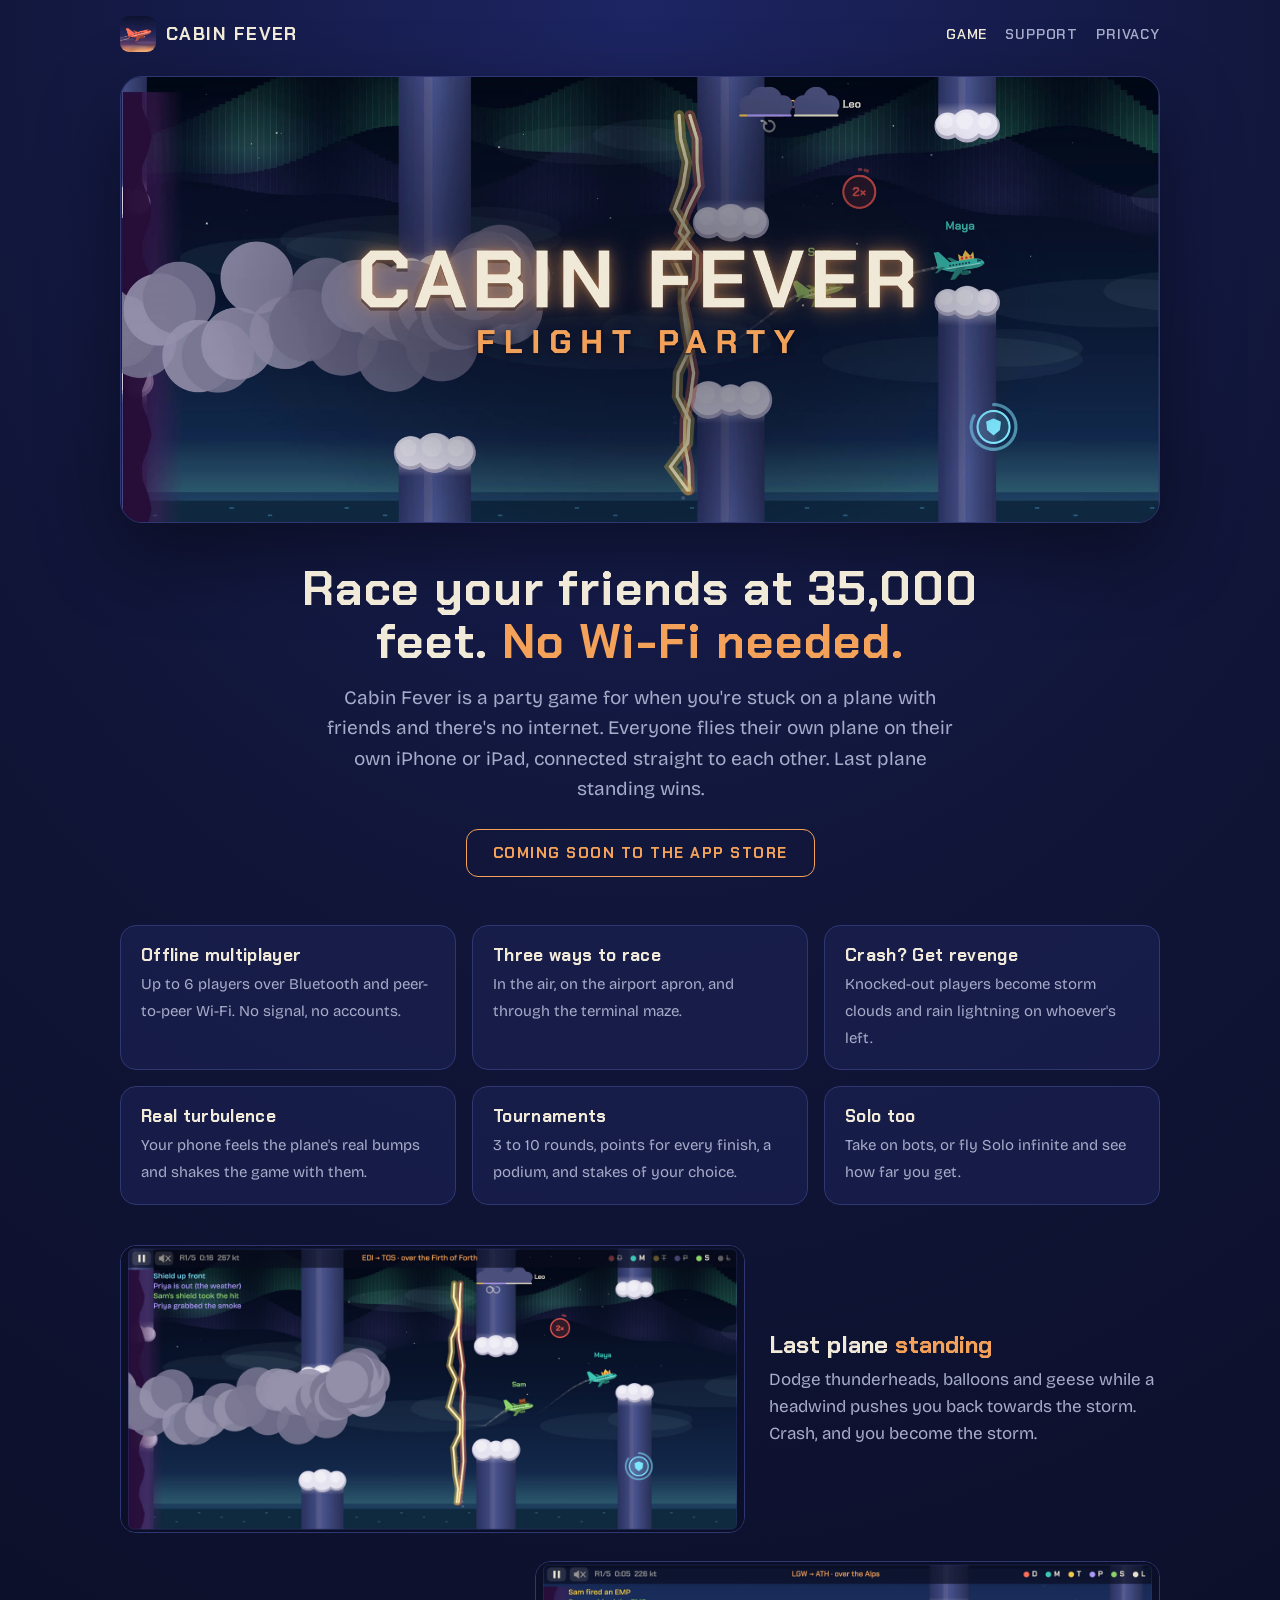
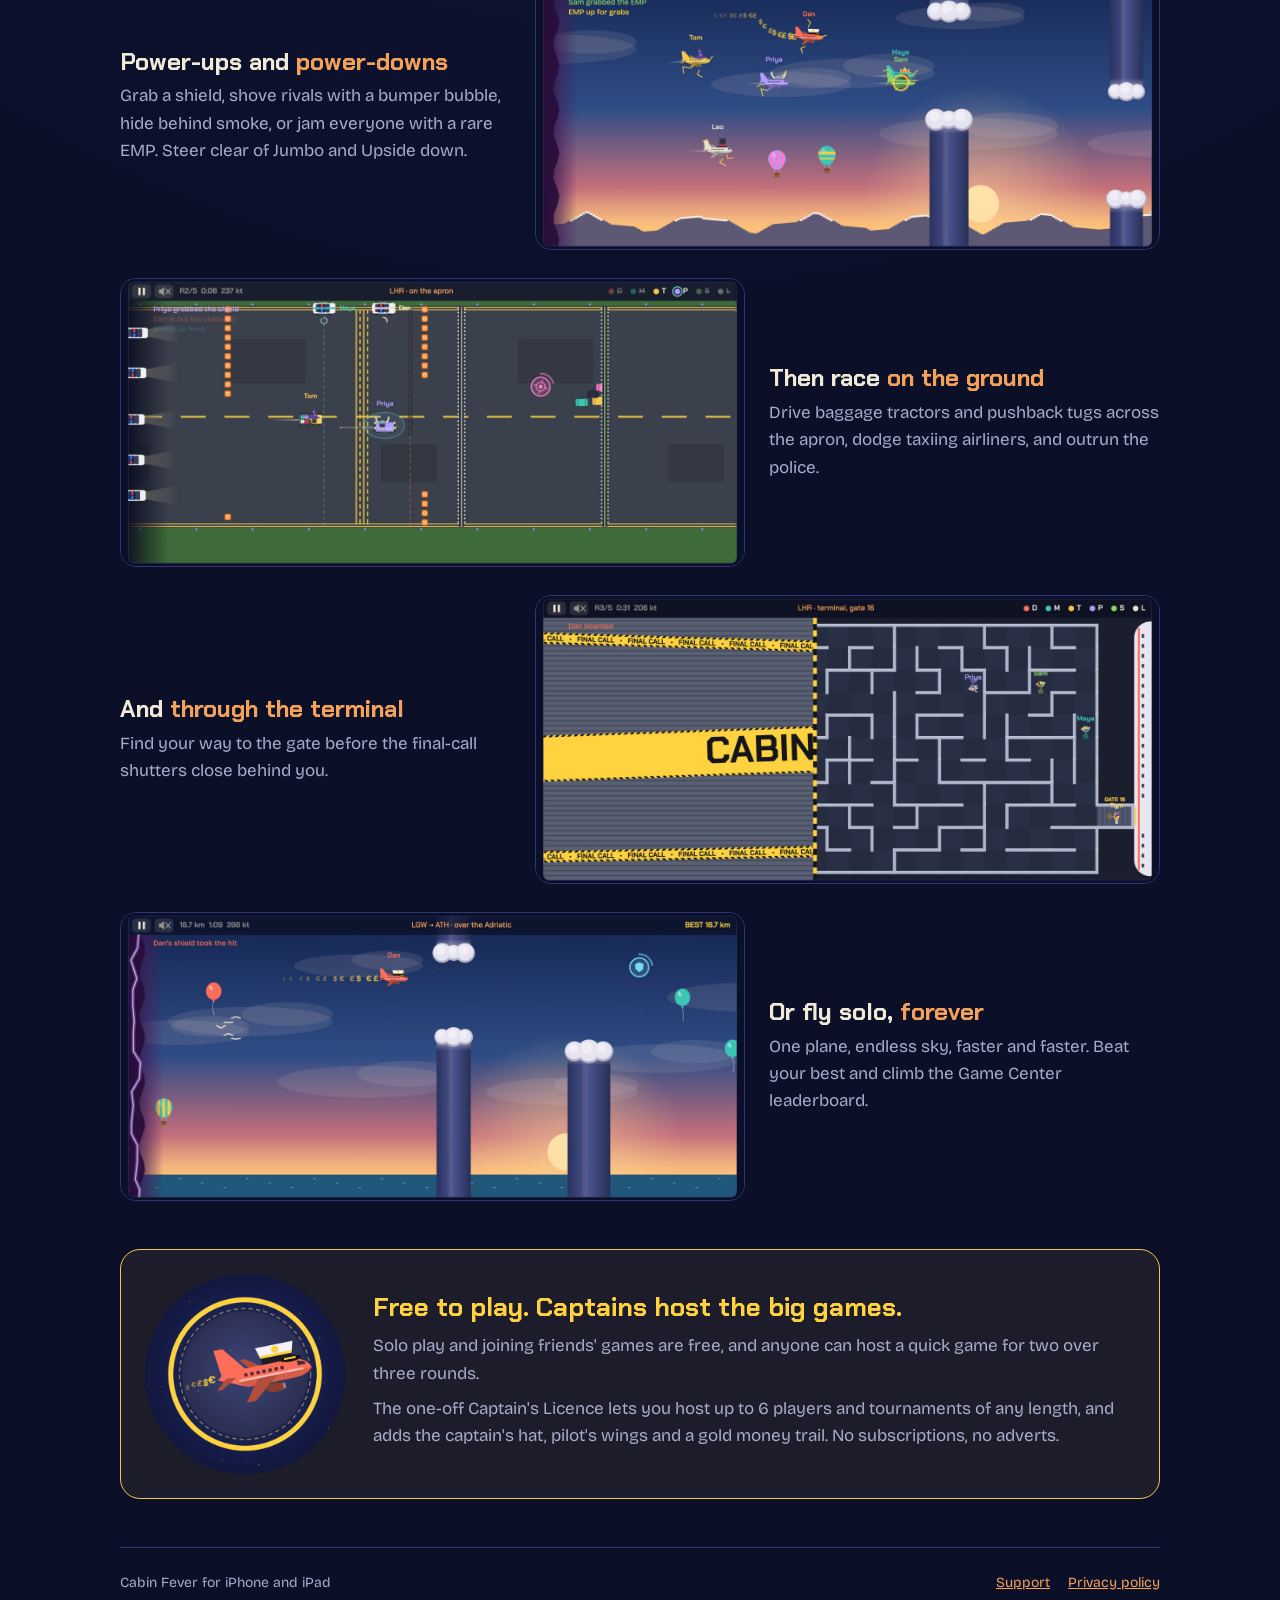
==== index.html @ ab053827 "Website: product page, privacy policy and support page site/ holds playcabinfever.com: the product p" ====
<!doctype html>
<html lang="en-GB">
<head>
<meta charset="utf-8">
<meta name="viewport" content="width=device-width, initial-scale=1">
<title>Cabin Fever: Flight Party</title>
<meta name="description" content="Cabin Fever is an offline party game for friends on a plane. Race each other's planes over Bluetooth and Wi-Fi with no internet: last plane standing wins.">
<meta property="og:title" content="Cabin Fever: Flight Party">
<meta property="og:description" content="Race your friends at 35,000 feet. No Wi-Fi needed.">
<meta property="og:image" content="https://playcabinfever.com/img/header.jpg">
<meta property="og:url" content="https://playcabinfever.com/">
<meta name="twitter:card" content="summary_large_image">
<meta name="theme-color" content="#0b0f28">
<link rel="icon" href="img/icon.png">
<link rel="apple-touch-icon" href="img/apple-touch-icon.png">
<link rel="stylesheet" href="style.css">
</head>
<body>
<div class="wrap">
  <header class="bar">
    <a class="brand" href="./"><img src="img/icon.png" alt=""><span>Cabin Fever</span></a>
    <nav><a href="./" aria-current="page">Game</a><a href="support.html">Support</a><a href="privacy.html">Privacy</a></nav>
  </header>

  <img class="hero" src="img/header.jpg" width="1920" height="823" alt="Cabin Fever: Flight Party. Planes racing through thunderheads under the northern lights.">

  <section class="intro">
    <h1>Race your friends at 35,000 feet. <em>No Wi-Fi needed.</em></h1>
    <p>Cabin Fever is a party game for when you're stuck on a plane with friends and there's no internet. Everyone flies their own plane on their own iPhone or iPad, connected straight to each other. Last plane standing wins.</p>
    <span class="cta soon">Coming soon to the App Store</span>
  </section>

  <ul class="features">
    <li><b>Offline multiplayer</b><span>Up to 6 players over Bluetooth and peer-to-peer Wi-Fi. No signal, no accounts.</span></li>
    <li><b>Three ways to race</b><span>In the air, on the airport apron, and through the terminal maze.</span></li>
    <li><b>Crash? Get revenge</b><span>Knocked-out players become storm clouds and rain lightning on whoever's left.</span></li>
    <li><b>Real turbulence</b><span>Your phone feels the plane's real bumps and shakes the game with them.</span></li>
    <li><b>Tournaments</b><span>3 to 10 rounds, points for every finish, a podium, and stakes of your choice.</span></li>
    <li><b>Solo too</b><span>Take on bots, or fly Solo infinite and see how far you get.</span></li>
  </ul>

  <section class="shots">
    <div class="shot"><img src="img/1-storm.jpg" width="1434" height="660" loading="lazy" alt="Planes dodging lightning from storm clouds under the northern lights">
      <div><h2>Last plane <em>standing</em></h2><p>Dodge thunderheads, balloons and geese while a headwind pushes you back towards the storm. Crash, and you become the storm.</p></div></div>
    <div class="shot"><img src="img/2-emp.jpg" width="1434" height="660" loading="lazy" alt="An EMP jamming five planes at sunrise">
      <div><h2>Power-ups and <em>power-downs</em></h2><p>Grab a shield, shove rivals with a bumper bubble, hide behind smoke, or jam everyone with a rare EMP. Steer clear of Jumbo and Upside down.</p></div></div>
    <div class="shot"><img src="img/3-ground.jpg" width="1434" height="660" loading="lazy" alt="Airport vehicles racing across the apron, chased by police cars">
      <div><h2>Then race <em>on the ground</em></h2><p>Drive baggage tractors and pushback tugs across the apron, dodge taxiing airliners, and outrun the police.</p></div></div>
    <div class="shot"><img src="img/4-maze.jpg" width="1434" height="660" loading="lazy" alt="Passengers racing through a terminal maze as the final-call shutters close">
      <div><h2>And <em>through the terminal</em></h2><p>Find your way to the gate before the final-call shutters close behind you.</p></div></div>
    <div class="shot"><img src="img/5-infinite.jpg" width="1434" height="660" loading="lazy" alt="One plane flying fast at sunset in Solo infinite">
      <div><h2>Or fly solo, <em>forever</em></h2><p>One plane, endless sky, faster and faster. Beat your best and climb the Game Center leaderboard.</p></div></div>
  </section>

  <section class="captain">
    <img src="img/captain.jpg" width="512" height="512" loading="lazy" alt="A plane wearing a captain's hat inside a gold licence badge">
    <div>
      <h2>Free to play. Captains host the big games.</h2>
      <p>Solo play and joining friends' games are free, and anyone can host a quick game for two over three rounds.</p>
      <p>The one-off Captain's Licence lets you host up to 6 players and tournaments of any length, and adds the captain's hat, pilot's wings and a gold money trail. No subscriptions, no adverts.</p>
    </div>
  </section>

  <footer>
    <span>Cabin Fever for iPhone and iPad</span>
    <nav><a href="support.html">Support</a><a href="privacy.html">Privacy policy</a></nav>
  </footer>
</div>
</body>
</html>
---- style.css ----
/* Cabin Fever website: the game's own night-sky colours and fonts. */
@font-face { font-family: "Chakra Petch"; font-weight: 600; font-display: swap; src: url(fonts/chakra-petch-latin-600-normal.woff2) format("woff2"); }
@font-face { font-family: "Chakra Petch"; font-weight: 700; font-display: swap; src: url(fonts/chakra-petch-latin-700-normal.woff2) format("woff2"); }
@font-face { font-family: "Bricolage Grotesque"; font-weight: 400; font-display: swap; src: url(fonts/bricolage-grotesque-latin-400-normal.woff2) format("woff2"); }
@font-face { font-family: "Bricolage Grotesque"; font-weight: 600; font-display: swap; src: url(fonts/bricolage-grotesque-latin-600-normal.woff2) format("woff2"); }
@font-face { font-family: "Bricolage Grotesque"; font-weight: 800; font-display: swap; src: url(fonts/bricolage-grotesque-latin-800-normal.woff2) format("woff2"); }

:root {
  --night: #11163a;
  --bezel: #0b0f28;
  --panel: #1a2050;
  --line: #2f3772;
  --ink: #f1ead9;
  --muted: #a7acca;
  --dusk: #f4a259;
  --gold: #ffd23f;
  --display: "Chakra Petch", ui-monospace, Menlo, monospace;
  --body: "Bricolage Grotesque", system-ui, -apple-system, "Segoe UI", sans-serif;
}

* { box-sizing: border-box; }
html { background: var(--bezel); }
body { margin: 0; color: var(--ink); font: 400 17px/1.6 var(--body);
  background: radial-gradient(120% 60% at 50% 0%, #1d2563 0%, var(--night) 45%, var(--bezel) 100%) no-repeat, var(--bezel); }
a { color: var(--dusk); }
a:hover { color: var(--gold); }
img { display: block; max-width: 100%; height: auto; }
.wrap { width: min(1080px, 100%); margin: 0 auto; padding: 0 20px; }

/* top bar */
.bar { display: flex; align-items: center; justify-content: space-between; gap: 16px; padding: 16px 0; }
.brand { display: flex; align-items: center; gap: 10px; color: var(--ink); text-decoration: none; font: 700 18px var(--display); letter-spacing: .08em; text-transform: uppercase; }
.brand img { width: 36px; height: 36px; border-radius: 9px; }
.bar nav { display: flex; gap: 18px; font: 600 14px var(--display); letter-spacing: .06em; text-transform: uppercase; }
.bar nav a { color: var(--muted); text-decoration: none; }
.bar nav a:hover, .bar nav a[aria-current] { color: var(--ink); }

/* home */
.hero { margin: 8px 0 0; border-radius: 22px; overflow: hidden; border: 1px solid var(--line); box-shadow: 0 30px 80px rgba(0,0,0,.45); }
.intro { text-align: center; padding: 40px 0 8px; }
.intro h1 { margin: 0; font: 700 clamp(30px, 5vw, 48px)/1.1 var(--display); letter-spacing: .02em; text-wrap: balance; }
.intro h1 em { font-style: normal; color: var(--dusk); }
.intro p { margin: 14px auto 0; max-width: 640px; color: var(--muted); font-size: 19px; }
.cta { display: inline-block; margin-top: 24px; padding: 13px 26px; border-radius: 12px; background: var(--dusk); color: #2a1606; text-decoration: none;
  font: 700 15px var(--display); letter-spacing: .1em; text-transform: uppercase; }
.cta.soon { background: transparent; color: var(--dusk); border: 1px solid var(--dusk); cursor: default; }

.features { display: grid; grid-template-columns: repeat(3, 1fr); gap: 16px; margin: 40px 0; padding: 0; list-style: none; }
@media (max-width: 900px) { .features { grid-template-columns: repeat(2, 1fr); } }
@media (max-width: 560px) { .features { grid-template-columns: 1fr; } }
.features li { background: rgba(26,32,80,.7); border: 1px solid var(--line); border-radius: 16px; padding: 18px 20px; }
.features b { display: block; font: 700 17px var(--display); letter-spacing: .02em; margin-bottom: 4px; }
.features span { color: var(--muted); font-size: 15px; }

.shots { display: grid; gap: 28px; margin: 40px 0; }
.shot { display: grid; grid-template-columns: 1.6fr 1fr; gap: 24px; align-items: center; }
.shot:nth-child(even) { grid-template-columns: 1fr 1.6fr; }
.shot:nth-child(even) img { order: 2; }
.shot img { border-radius: 16px; border: 1px solid var(--line); }
.shot h2 { margin: 0 0 6px; font: 700 24px/1.2 var(--display); }
.shot h2 em { font-style: normal; color: var(--dusk); }
.shot p { margin: 0; color: var(--muted); }

.captain { display: grid; grid-template-columns: 200px 1fr; gap: 28px; align-items: center; margin: 48px 0; padding: 24px;
  border: 1px solid #f5c84c; border-radius: 20px; background: rgba(245,200,76,.07); }
.captain img { border-radius: 50%; }
.captain h2 { margin: 0 0 8px; font: 700 26px var(--display); color: var(--gold); }
.captain p { margin: 0 0 8px; color: var(--muted); }

/* text pages */
.page { width: min(760px, 100%); margin: 0 auto; padding: 24px 20px 40px; }
.page h1 { font: 700 clamp(28px, 5vw, 40px)/1.15 var(--display); margin: 16px 0 6px; }
.page .lede { color: var(--muted); margin: 0 0 28px; }
.page h2 { font: 700 21px/1.3 var(--display); margin: 32px 0 8px; color: var(--dusk); }
.page h3 { font: 700 17px/1.3 var(--display); margin: 22px 0 4px; }
.page p, .page li { color: #dcd6c8; }
.page ul { padding-left: 22px; }
.box { background: rgba(26,32,80,.7); border: 1px solid var(--line); border-radius: 16px; padding: 18px 20px; margin: 18px 0; }
.box p { margin: 0; }
.mail { font: 700 20px var(--display); }

footer { border-top: 1px solid var(--line); margin-top: 48px; padding: 24px 0 40px; color: var(--muted); font-size: 14px;
  display: flex; flex-wrap: wrap; gap: 8px 22px; justify-content: space-between; }
footer nav { display: flex; gap: 18px; }

@media (max-width: 700px) {
  body { font-size: 16px; }
  .bar nav { gap: 12px; font-size: 13px; }
  .brand span { display: none; }
  .hero { border-radius: 14px; }
  .shot, .shot:nth-child(even) { grid-template-columns: 1fr; gap: 12px; }
  .shot:nth-child(even) img { order: 0; }
  .captain { grid-template-columns: 1fr; text-align: center; }
  .captain img { width: 160px; margin: 0 auto; }
}
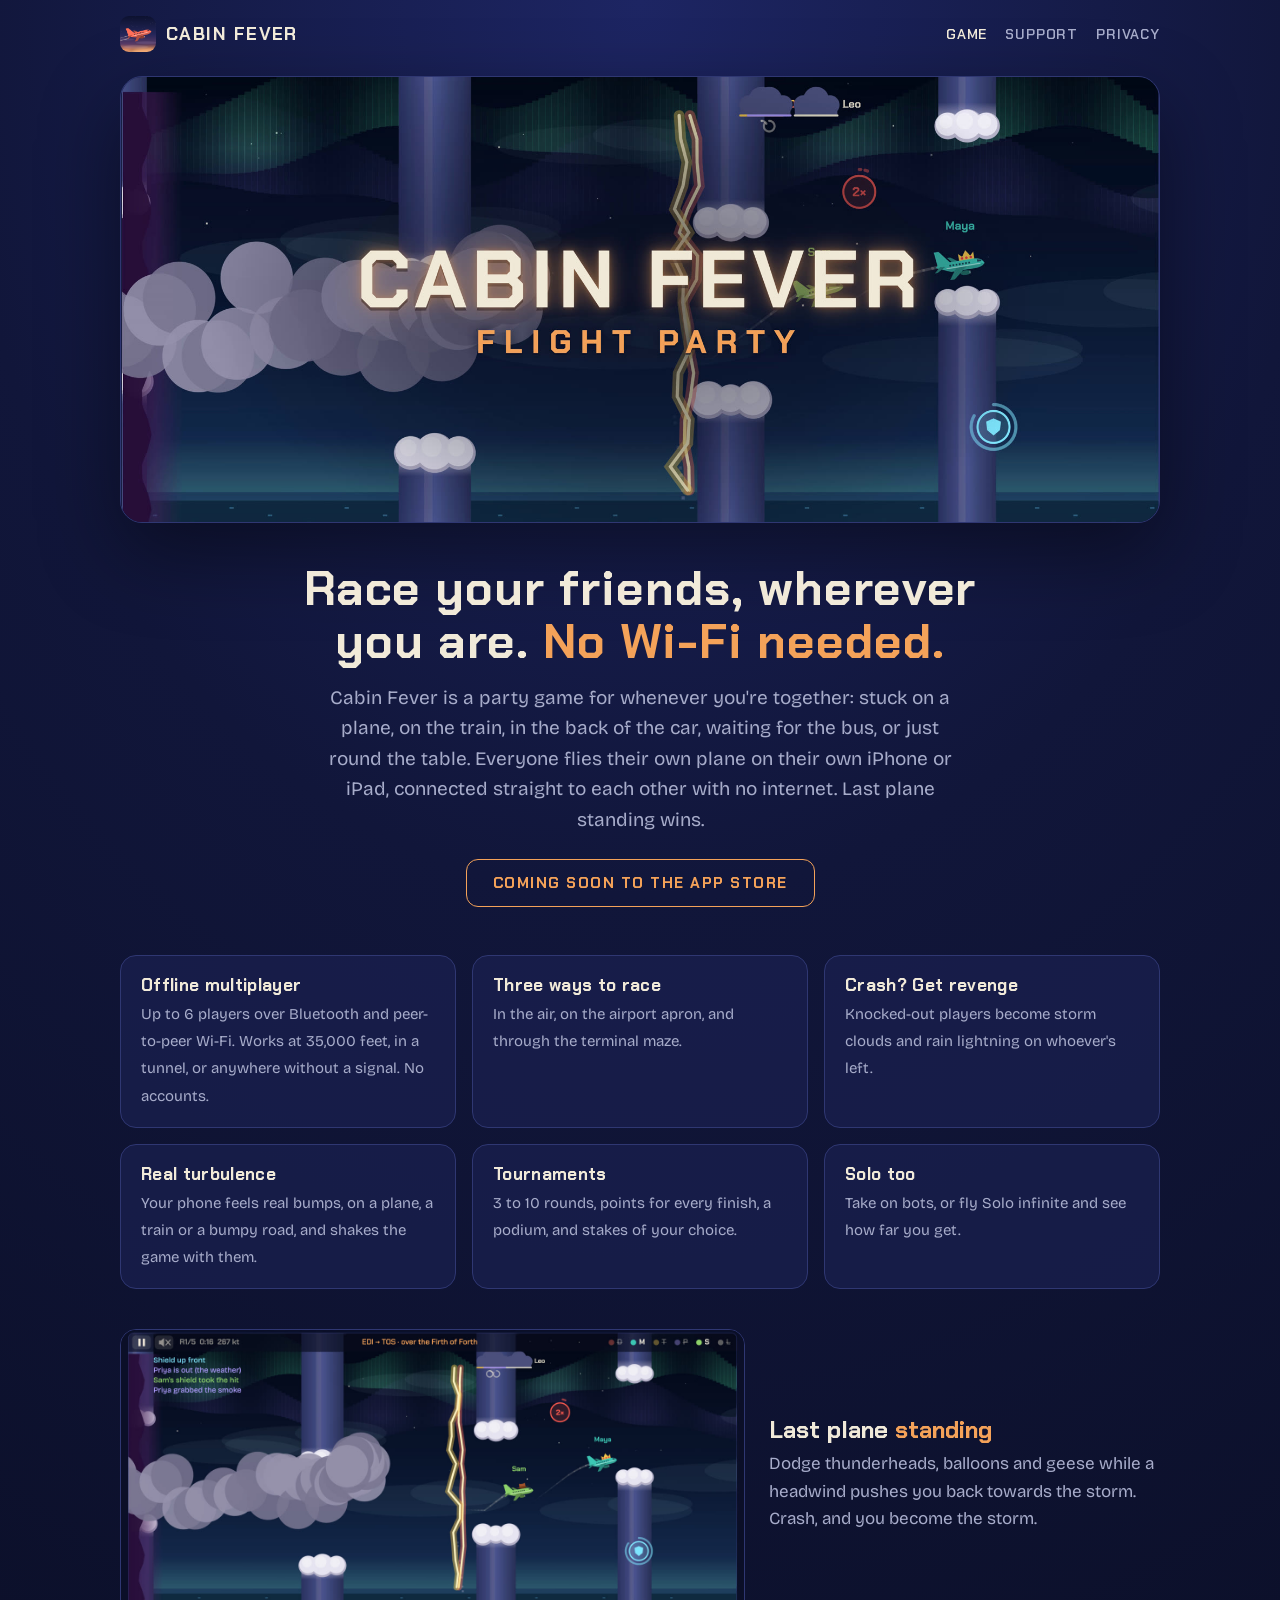
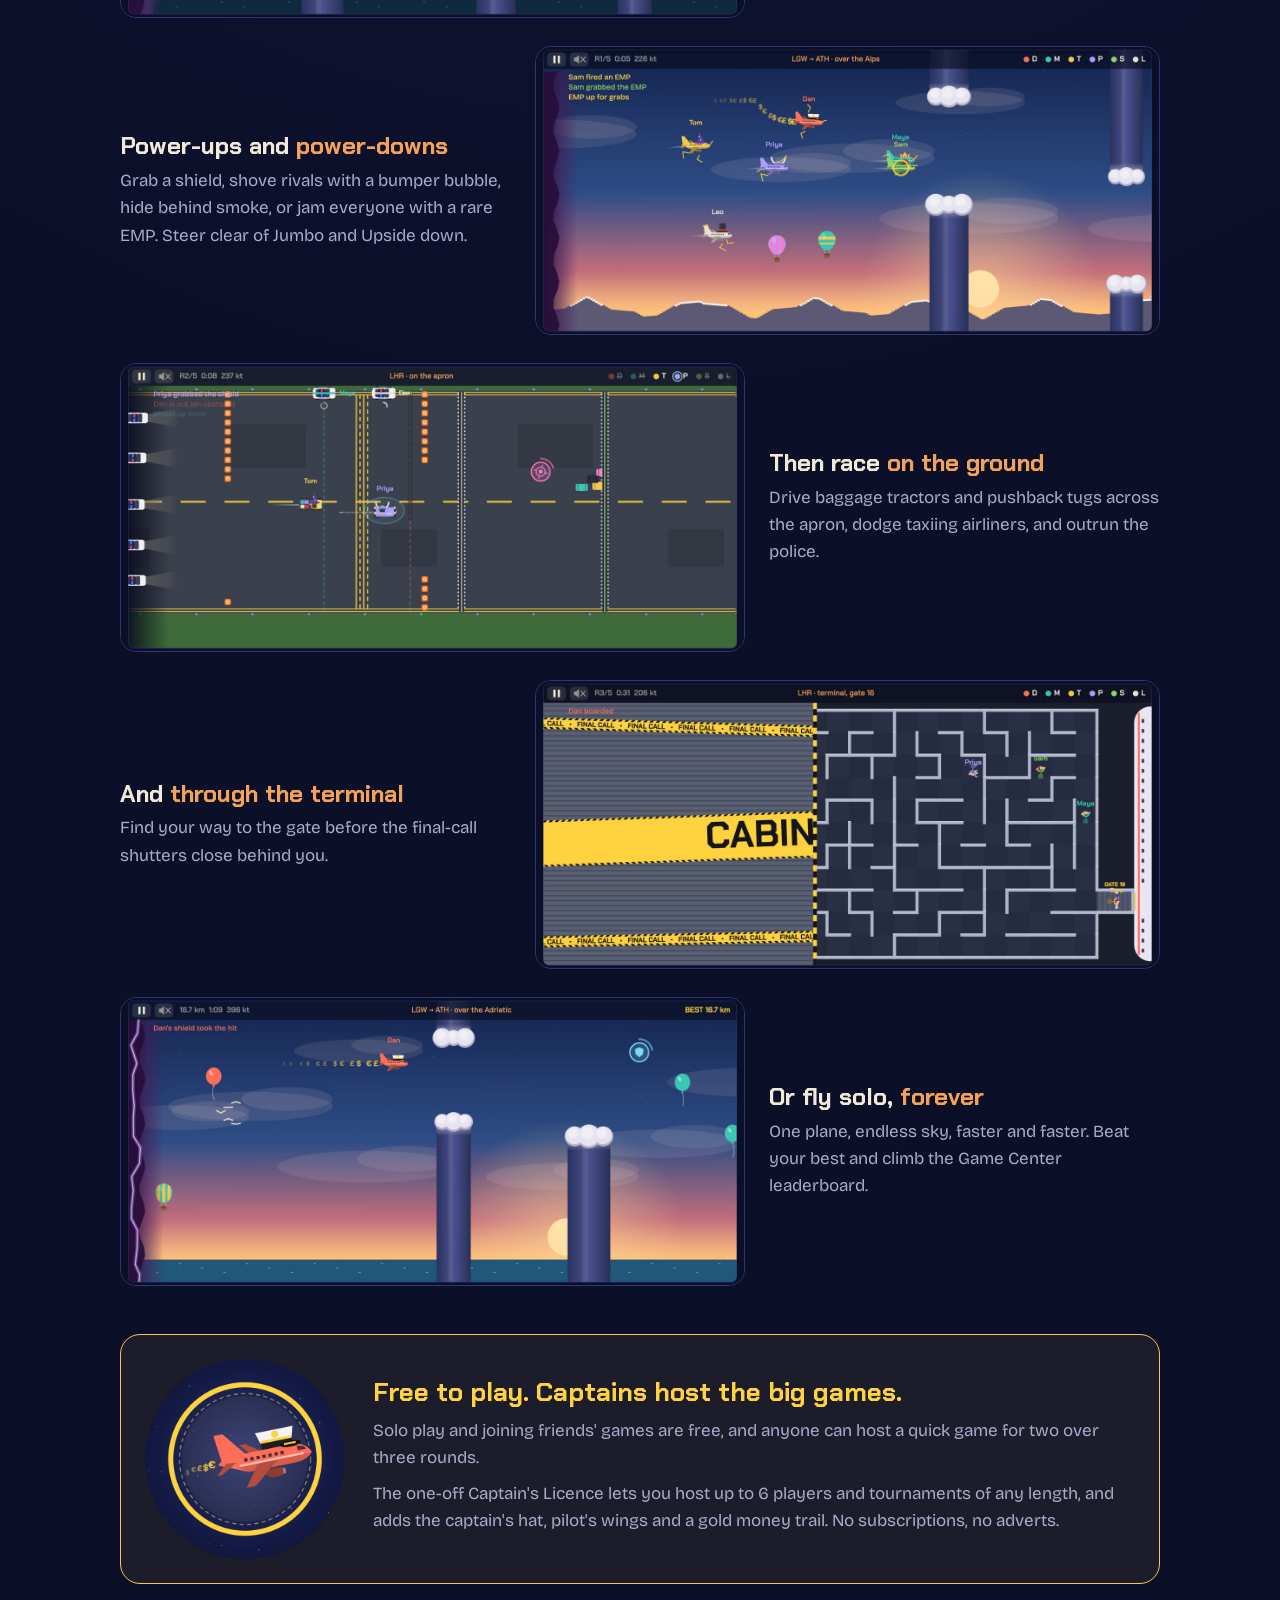
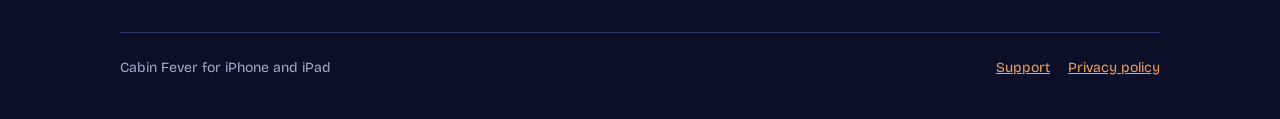
==== commit bad95507: "Website: market Cabin Fever for anywhere friends meet, not just flights Planes, trains, car and bus " ====
--- a/index.html
+++ b/index.html
@@ -4,9 +4,9 @@
 <meta charset="utf-8">
 <meta name="viewport" content="width=device-width, initial-scale=1">
 <title>Cabin Fever: Flight Party</title>
-<meta name="description" content="Cabin Fever is an offline party game for friends on a plane. Race each other's planes over Bluetooth and Wi-Fi with no internet: last plane standing wins.">
+<meta name="description" content="Cabin Fever is an offline party game for friends together in person: on a plane, a train, a road trip or round the table. Race each other's planes over Bluetooth and Wi-Fi with no internet. Last plane standing wins.">
 <meta property="og:title" content="Cabin Fever: Flight Party">
-<meta property="og:description" content="Race your friends at 35,000 feet. No Wi-Fi needed.">
+<meta property="og:description" content="Race your friends anywhere you're together. No Wi-Fi needed.">
 <meta property="og:image" content="https://playcabinfever.com/img/header.jpg">
 <meta property="og:url" content="https://playcabinfever.com/">
 <meta name="twitter:card" content="summary_large_image">
@@ -25,16 +25,16 @@
   <img class="hero" src="img/header.jpg" width="1920" height="823" alt="Cabin Fever: Flight Party. Planes racing through thunderheads under the northern lights.">
 
   <section class="intro">
-    <h1>Race your friends at 35,000 feet. <em>No Wi-Fi needed.</em></h1>
-    <p>Cabin Fever is a party game for when you're stuck on a plane with friends and there's no internet. Everyone flies their own plane on their own iPhone or iPad, connected straight to each other. Last plane standing wins.</p>
+    <h1>Race your friends, wherever you are. <em>No Wi-Fi needed.</em></h1>
+    <p>Cabin Fever is a party game for whenever you're together: stuck on a plane, on the train, in the back of the car, waiting for the bus, or just round the table. Everyone flies their own plane on their own iPhone or iPad, connected straight to each other with no internet. Last plane standing wins.</p>
     <span class="cta soon">Coming soon to the App Store</span>
   </section>
 
   <ul class="features">
-    <li><b>Offline multiplayer</b><span>Up to 6 players over Bluetooth and peer-to-peer Wi-Fi. No signal, no accounts.</span></li>
+    <li><b>Offline multiplayer</b><span>Up to 6 players over Bluetooth and peer-to-peer Wi-Fi. Works at 35,000 feet, in a tunnel, or anywhere without a signal. No accounts.</span></li>
     <li><b>Three ways to race</b><span>In the air, on the airport apron, and through the terminal maze.</span></li>
     <li><b>Crash? Get revenge</b><span>Knocked-out players become storm clouds and rain lightning on whoever's left.</span></li>
-    <li><b>Real turbulence</b><span>Your phone feels the plane's real bumps and shakes the game with them.</span></li>
+    <li><b>Real turbulence</b><span>Your phone feels real bumps, on a plane, a train or a bumpy road, and shakes the game with them.</span></li>
     <li><b>Tournaments</b><span>3 to 10 rounds, points for every finish, a podium, and stakes of your choice.</span></li>
     <li><b>Solo too</b><span>Take on bots, or fly Solo infinite and see how far you get.</span></li>
   </ul>
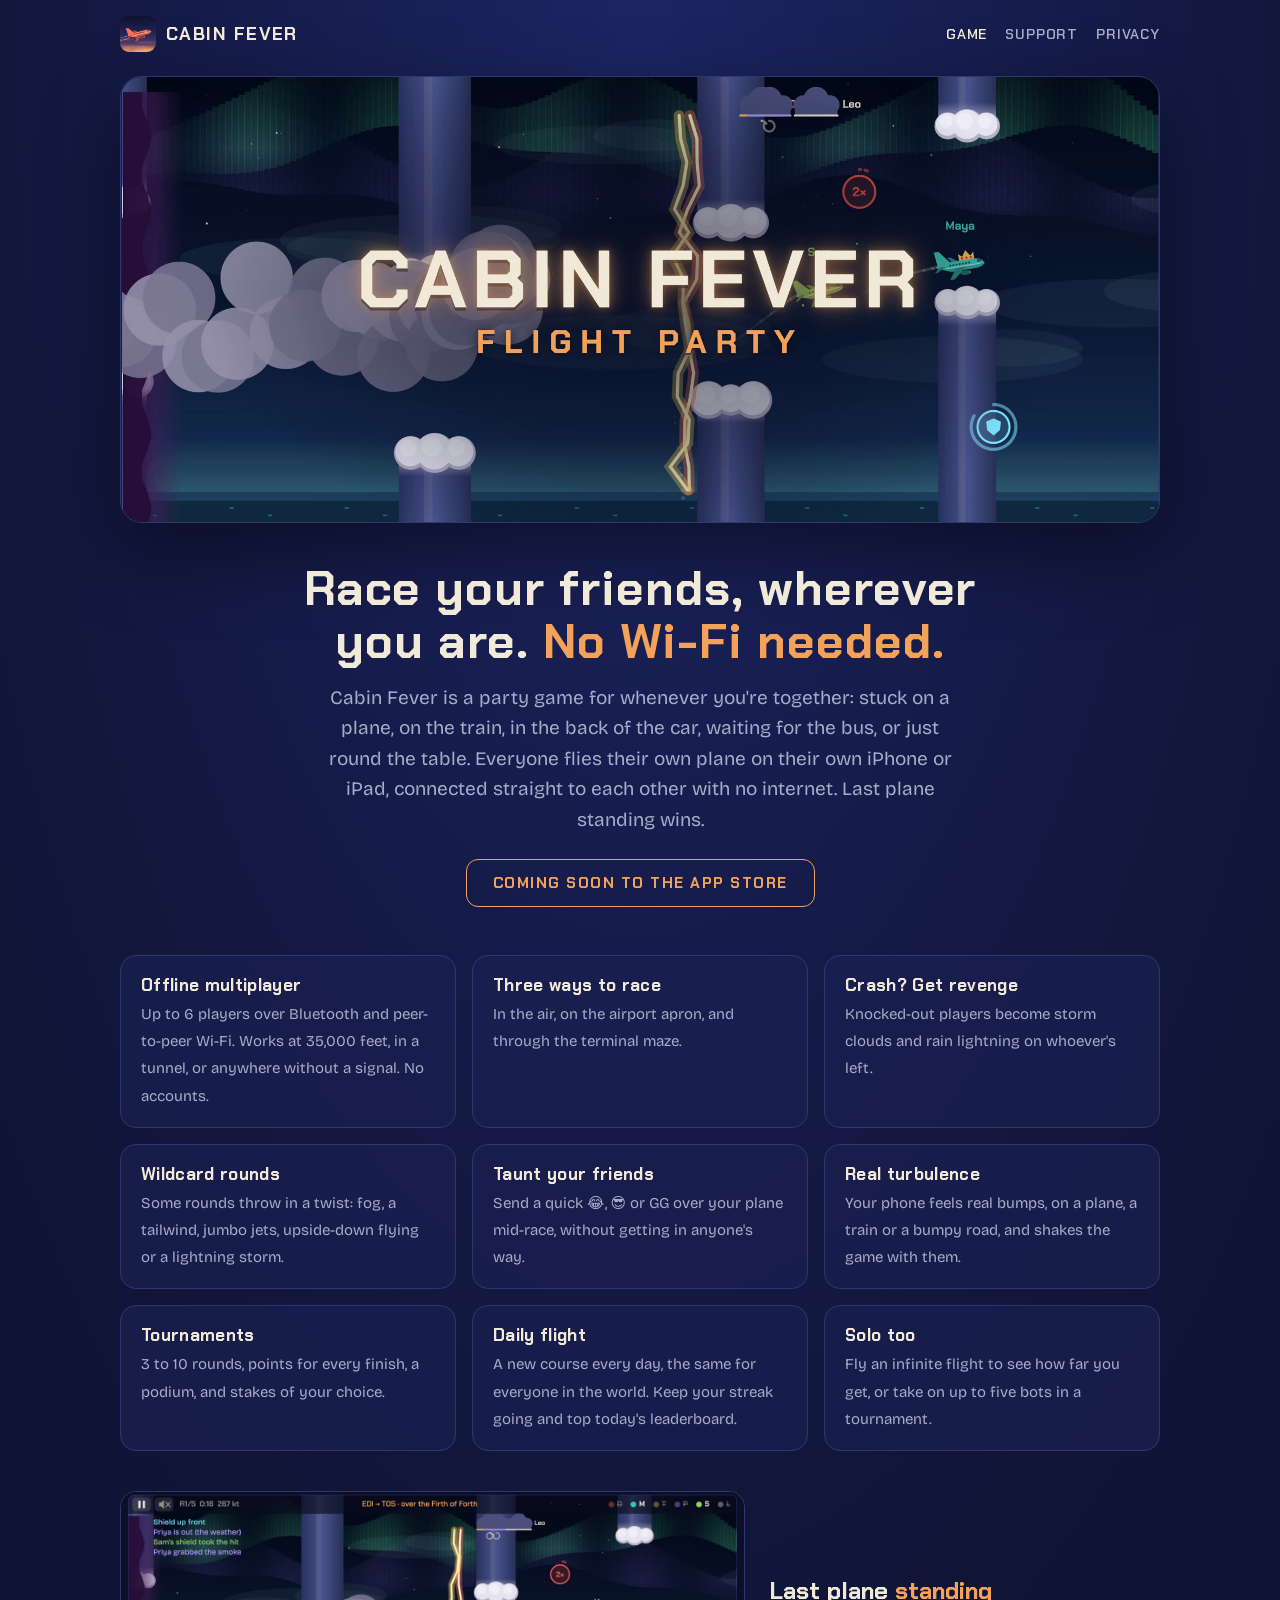
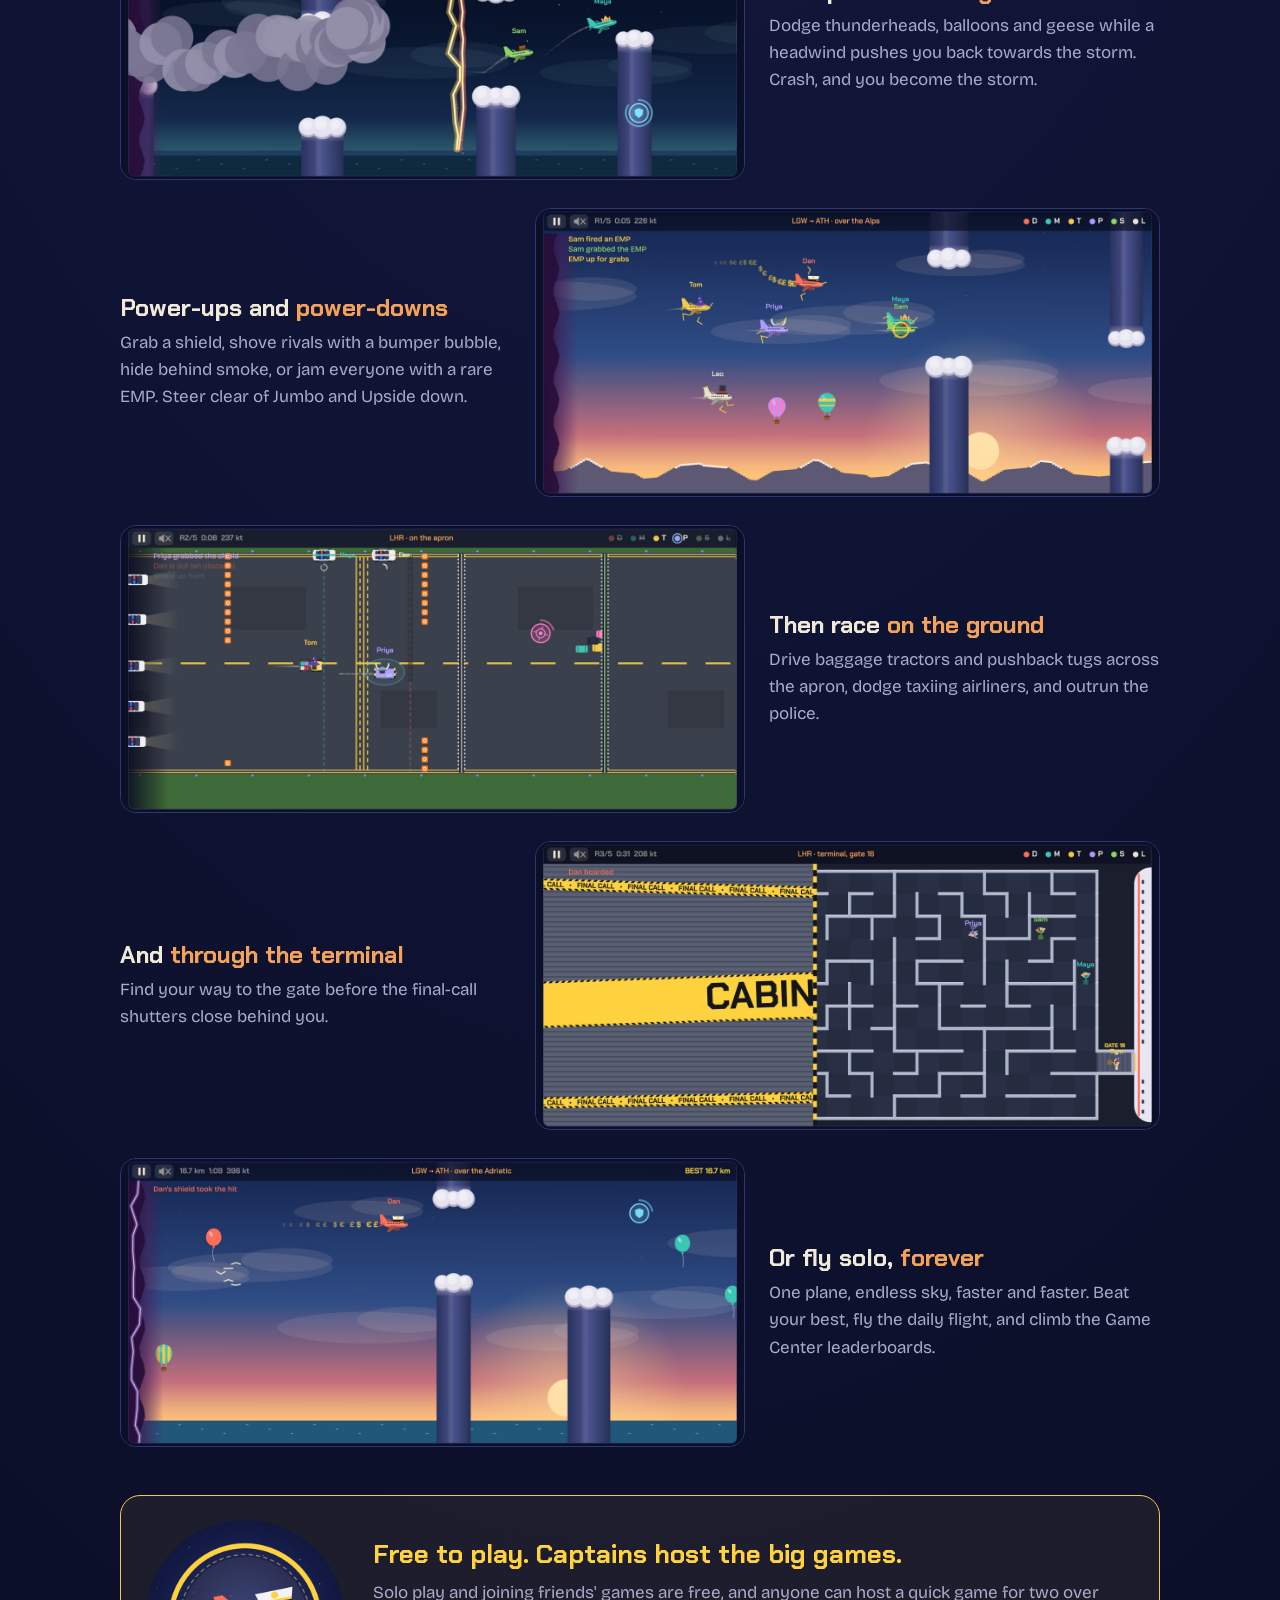
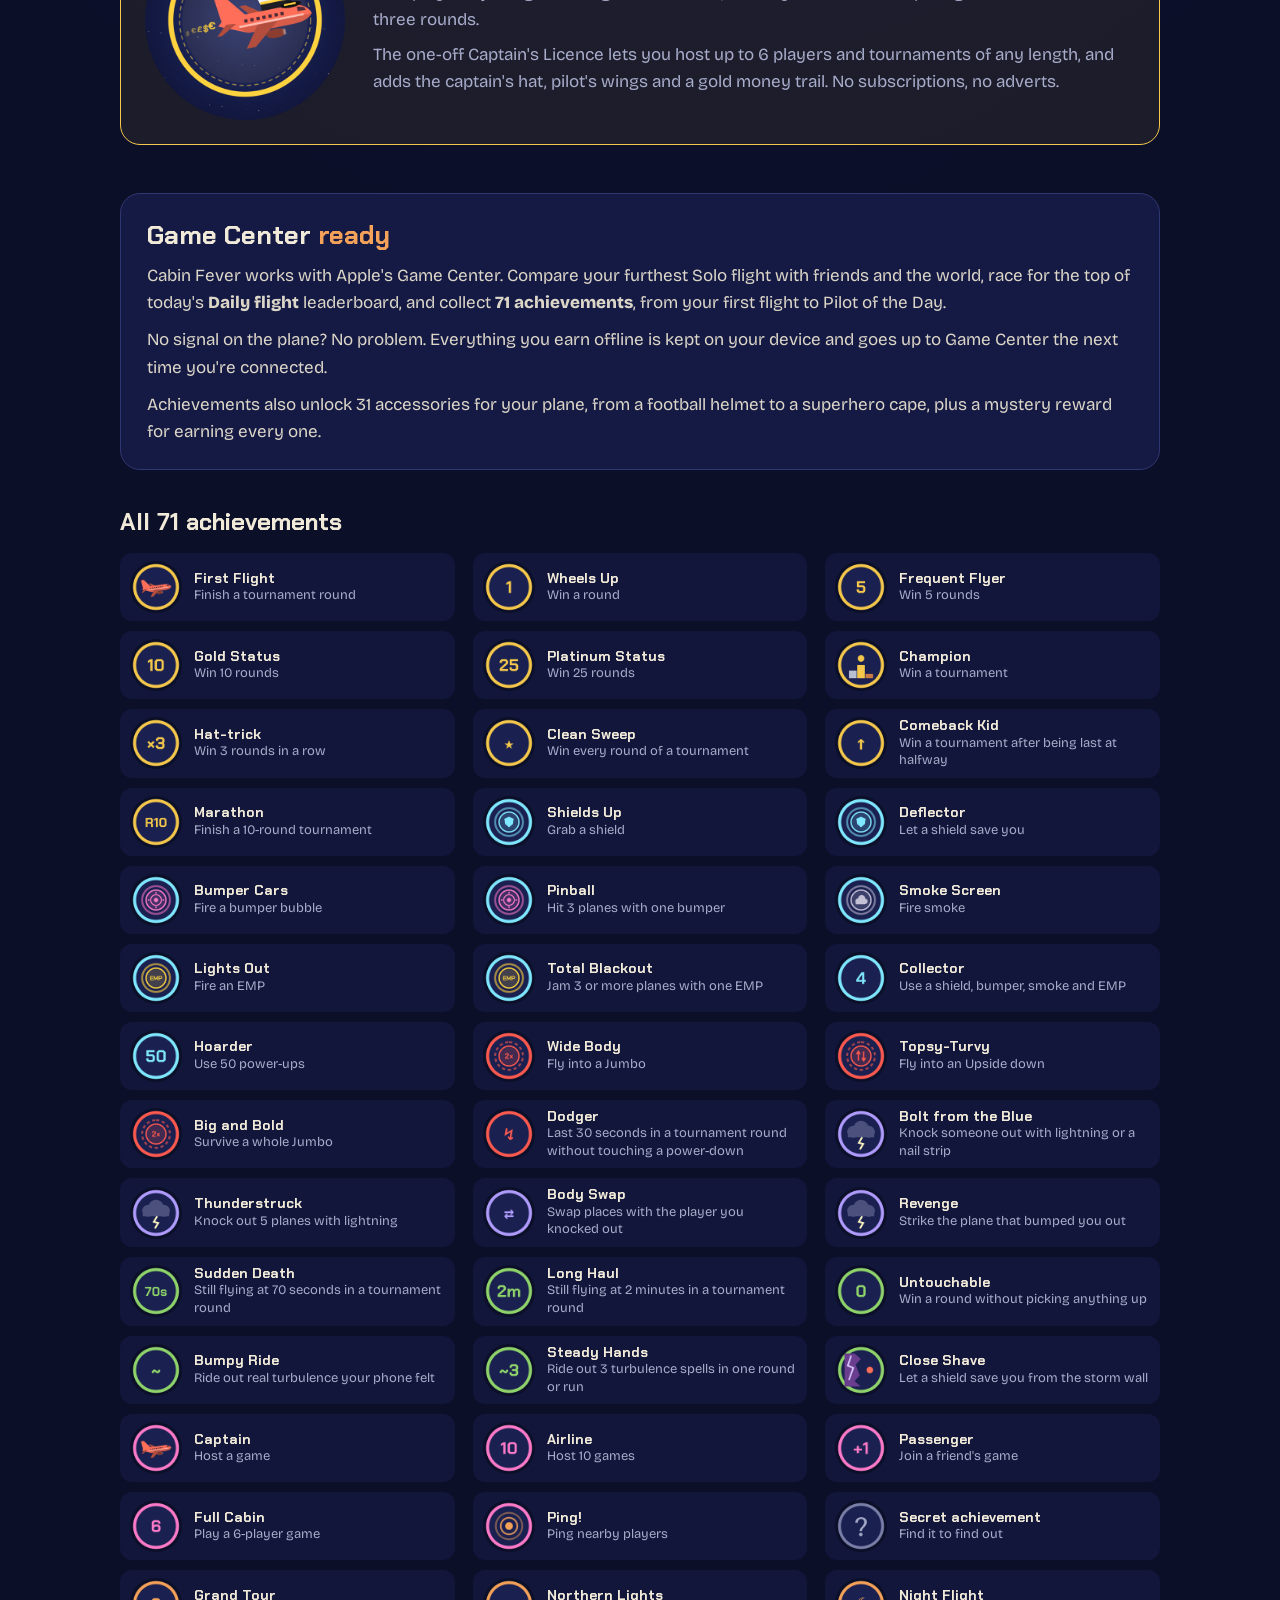
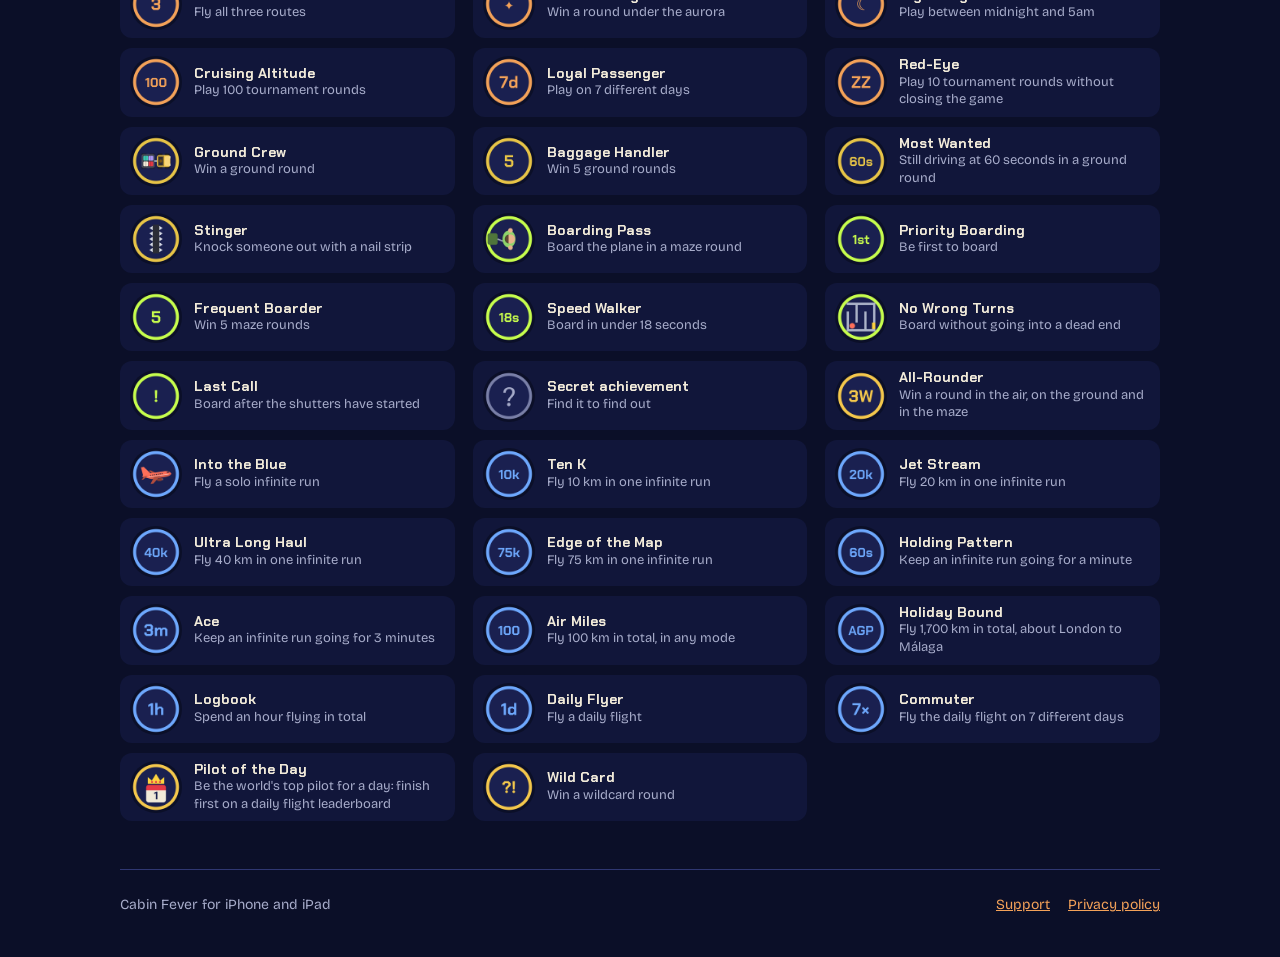
==== commit 3ee8f9e9: "Website: new features, a Game Center section, and every achievement Wildcard rounds, taunts and the " ====
--- a/index.html
+++ b/index.html
@@ -34,9 +34,12 @@
     <li><b>Offline multiplayer</b><span>Up to 6 players over Bluetooth and peer-to-peer Wi-Fi. Works at 35,000 feet, in a tunnel, or anywhere without a signal. No accounts.</span></li>
     <li><b>Three ways to race</b><span>In the air, on the airport apron, and through the terminal maze.</span></li>
     <li><b>Crash? Get revenge</b><span>Knocked-out players become storm clouds and rain lightning on whoever's left.</span></li>
+    <li><b>Wildcard rounds</b><span>Some rounds throw in a twist: fog, a tailwind, jumbo jets, upside-down flying or a lightning storm.</span></li>
+    <li><b>Taunt your friends</b><span>Send a quick 😂, 😎 or GG over your plane mid-race, without getting in anyone's way.</span></li>
     <li><b>Real turbulence</b><span>Your phone feels real bumps, on a plane, a train or a bumpy road, and shakes the game with them.</span></li>
     <li><b>Tournaments</b><span>3 to 10 rounds, points for every finish, a podium, and stakes of your choice.</span></li>
-    <li><b>Solo too</b><span>Take on bots, or fly Solo infinite and see how far you get.</span></li>
+    <li><b>Daily flight</b><span>A new course every day, the same for everyone in the world. Keep your streak going and top today's leaderboard.</span></li>
+    <li><b>Solo too</b><span>Fly an infinite flight to see how far you get, or take on up to five bots in a tournament.</span></li>
   </ul>
 
   <section class="shots">
@@ -49,7 +52,7 @@
     <div class="shot"><img src="img/4-maze.jpg" width="1434" height="660" loading="lazy" alt="Passengers racing through a terminal maze as the final-call shutters close">
       <div><h2>And <em>through the terminal</em></h2><p>Find your way to the gate before the final-call shutters close behind you.</p></div></div>
     <div class="shot"><img src="img/5-infinite.jpg" width="1434" height="660" loading="lazy" alt="One plane flying fast at sunset in Solo infinite">
-      <div><h2>Or fly solo, <em>forever</em></h2><p>One plane, endless sky, faster and faster. Beat your best and climb the Game Center leaderboard.</p></div></div>
+      <div><h2>Or fly solo, <em>forever</em></h2><p>One plane, endless sky, faster and faster. Beat your best, fly the daily flight, and climb the Game Center leaderboards.</p></div></div>
   </section>
 
   <section class="captain">
@@ -61,6 +64,92 @@
     </div>
   </section>
 
+  <section class="gc">
+    <h2>Game Center <em>ready</em></h2>
+    <p>Cabin Fever works with Apple's Game Center. Compare your furthest Solo flight with friends and the world, race for the top of today's <b>Daily flight</b> leaderboard, and collect <b><span data-ach-count>71</span> achievements</b>, from your first flight to Pilot of the Day.</p>
+    <p>No signal on the plane? No problem. Everything you earn offline is kept on your device and goes up to Game Center the next time you're connected.</p>
+    <p>Achievements also unlock 31 accessories for your plane, from a football helmet to a superhero cape, plus a mystery reward for earning every one.</p>
+  </section>
+
+  <section class="achievements" id="achievements">
+    <h2>All <span data-ach-count>71</span> achievements</h2>
+    <ul>
+      <!-- achievements:start -->
+      <li><img src="img/ach/first_flight.png" width="64" height="64" loading="lazy" alt=""><div><b>First Flight</b><span>Finish a tournament round</span></div></li>
+      <li><img src="img/ach/wheels_up.png" width="64" height="64" loading="lazy" alt=""><div><b>Wheels Up</b><span>Win a round</span></div></li>
+      <li><img src="img/ach/frequent_flyer.png" width="64" height="64" loading="lazy" alt=""><div><b>Frequent Flyer</b><span>Win 5 rounds</span></div></li>
+      <li><img src="img/ach/gold_status.png" width="64" height="64" loading="lazy" alt=""><div><b>Gold Status</b><span>Win 10 rounds</span></div></li>
+      <li><img src="img/ach/platinum_status.png" width="64" height="64" loading="lazy" alt=""><div><b>Platinum Status</b><span>Win 25 rounds</span></div></li>
+      <li><img src="img/ach/champion.png" width="64" height="64" loading="lazy" alt=""><div><b>Champion</b><span>Win a tournament</span></div></li>
+      <li><img src="img/ach/hat_trick.png" width="64" height="64" loading="lazy" alt=""><div><b>Hat-trick</b><span>Win 3 rounds in a row</span></div></li>
+      <li><img src="img/ach/clean_sweep.png" width="64" height="64" loading="lazy" alt=""><div><b>Clean Sweep</b><span>Win every round of a tournament</span></div></li>
+      <li><img src="img/ach/comeback_kid.png" width="64" height="64" loading="lazy" alt=""><div><b>Comeback Kid</b><span>Win a tournament after being last at halfway</span></div></li>
+      <li><img src="img/ach/marathon.png" width="64" height="64" loading="lazy" alt=""><div><b>Marathon</b><span>Finish a 10-round tournament</span></div></li>
+      <li><img src="img/ach/shields_up.png" width="64" height="64" loading="lazy" alt=""><div><b>Shields Up</b><span>Grab a shield</span></div></li>
+      <li><img src="img/ach/deflector.png" width="64" height="64" loading="lazy" alt=""><div><b>Deflector</b><span>Let a shield save you</span></div></li>
+      <li><img src="img/ach/bumper_cars.png" width="64" height="64" loading="lazy" alt=""><div><b>Bumper Cars</b><span>Fire a bumper bubble</span></div></li>
+      <li><img src="img/ach/pinball.png" width="64" height="64" loading="lazy" alt=""><div><b>Pinball</b><span>Hit 3 planes with one bumper</span></div></li>
+      <li><img src="img/ach/smoke_screen.png" width="64" height="64" loading="lazy" alt=""><div><b>Smoke Screen</b><span>Fire smoke</span></div></li>
+      <li><img src="img/ach/lights_out.png" width="64" height="64" loading="lazy" alt=""><div><b>Lights Out</b><span>Fire an EMP</span></div></li>
+      <li><img src="img/ach/total_blackout.png" width="64" height="64" loading="lazy" alt=""><div><b>Total Blackout</b><span>Jam 3 or more planes with one EMP</span></div></li>
+      <li><img src="img/ach/collector.png" width="64" height="64" loading="lazy" alt=""><div><b>Collector</b><span>Use a shield, bumper, smoke and EMP</span></div></li>
+      <li><img src="img/ach/hoarder.png" width="64" height="64" loading="lazy" alt=""><div><b>Hoarder</b><span>Use 50 power-ups</span></div></li>
+      <li><img src="img/ach/wide_body.png" width="64" height="64" loading="lazy" alt=""><div><b>Wide Body</b><span>Fly into a Jumbo</span></div></li>
+      <li><img src="img/ach/topsy_turvy.png" width="64" height="64" loading="lazy" alt=""><div><b>Topsy-Turvy</b><span>Fly into an Upside down</span></div></li>
+      <li><img src="img/ach/big_and_bold.png" width="64" height="64" loading="lazy" alt=""><div><b>Big and Bold</b><span>Survive a whole Jumbo</span></div></li>
+      <li><img src="img/ach/dodger.png" width="64" height="64" loading="lazy" alt=""><div><b>Dodger</b><span>Last 30 seconds in a tournament round without touching a power-down</span></div></li>
+      <li><img src="img/ach/bolt_from_the_blue.png" width="64" height="64" loading="lazy" alt=""><div><b>Bolt from the Blue</b><span>Knock someone out with lightning or a nail strip</span></div></li>
+      <li><img src="img/ach/thunderstruck.png" width="64" height="64" loading="lazy" alt=""><div><b>Thunderstruck</b><span>Knock out 5 planes with lightning</span></div></li>
+      <li><img src="img/ach/body_swap.png" width="64" height="64" loading="lazy" alt=""><div><b>Body Swap</b><span>Swap places with the player you knocked out</span></div></li>
+      <li><img src="img/ach/revenge.png" width="64" height="64" loading="lazy" alt=""><div><b>Revenge</b><span>Strike the plane that bumped you out</span></div></li>
+      <li><img src="img/ach/sudden_death.png" width="64" height="64" loading="lazy" alt=""><div><b>Sudden Death</b><span>Still flying at 70 seconds in a tournament round</span></div></li>
+      <li><img src="img/ach/long_haul.png" width="64" height="64" loading="lazy" alt=""><div><b>Long Haul</b><span>Still flying at 2 minutes in a tournament round</span></div></li>
+      <li><img src="img/ach/untouchable.png" width="64" height="64" loading="lazy" alt=""><div><b>Untouchable</b><span>Win a round without picking anything up</span></div></li>
+      <li><img src="img/ach/bumpy_ride.png" width="64" height="64" loading="lazy" alt=""><div><b>Bumpy Ride</b><span>Ride out real turbulence your phone felt</span></div></li>
+      <li><img src="img/ach/steady_hands.png" width="64" height="64" loading="lazy" alt=""><div><b>Steady Hands</b><span>Ride out 3 turbulence spells in one round or run</span></div></li>
+      <li><img src="img/ach/close_shave.png" width="64" height="64" loading="lazy" alt=""><div><b>Close Shave</b><span>Let a shield save you from the storm wall</span></div></li>
+      <li><img src="img/ach/captain.png" width="64" height="64" loading="lazy" alt=""><div><b>Captain</b><span>Host a game</span></div></li>
+      <li><img src="img/ach/airline.png" width="64" height="64" loading="lazy" alt=""><div><b>Airline</b><span>Host 10 games</span></div></li>
+      <li><img src="img/ach/passenger.png" width="64" height="64" loading="lazy" alt=""><div><b>Passenger</b><span>Join a friend&#x27;s game</span></div></li>
+      <li><img src="img/ach/full_cabin.png" width="64" height="64" loading="lazy" alt=""><div><b>Full Cabin</b><span>Play a 6-player game</span></div></li>
+      <li><img src="img/ach/ping.png" width="64" height="64" loading="lazy" alt=""><div><b>Ping!</b><span>Ping nearby players</span></div></li>
+      <li><img src="img/ach/last_orders.png" width="64" height="64" loading="lazy" alt=""><div><b>Secret achievement</b><span>Find it to find out</span></div></li>
+      <li><img src="img/ach/grand_tour.png" width="64" height="64" loading="lazy" alt=""><div><b>Grand Tour</b><span>Fly all three routes</span></div></li>
+      <li><img src="img/ach/northern_lights.png" width="64" height="64" loading="lazy" alt=""><div><b>Northern Lights</b><span>Win a round under the aurora</span></div></li>
+      <li><img src="img/ach/night_flight.png" width="64" height="64" loading="lazy" alt=""><div><b>Night Flight</b><span>Play between midnight and 5am</span></div></li>
+      <li><img src="img/ach/cruising_altitude.png" width="64" height="64" loading="lazy" alt=""><div><b>Cruising Altitude</b><span>Play 100 tournament rounds</span></div></li>
+      <li><img src="img/ach/loyal_passenger.png" width="64" height="64" loading="lazy" alt=""><div><b>Loyal Passenger</b><span>Play on 7 different days</span></div></li>
+      <li><img src="img/ach/red_eye.png" width="64" height="64" loading="lazy" alt=""><div><b>Red-Eye</b><span>Play 10 tournament rounds without closing the game</span></div></li>
+      <li><img src="img/ach/ground_crew.png" width="64" height="64" loading="lazy" alt=""><div><b>Ground Crew</b><span>Win a ground round</span></div></li>
+      <li><img src="img/ach/baggage_handler.png" width="64" height="64" loading="lazy" alt=""><div><b>Baggage Handler</b><span>Win 5 ground rounds</span></div></li>
+      <li><img src="img/ach/most_wanted.png" width="64" height="64" loading="lazy" alt=""><div><b>Most Wanted</b><span>Still driving at 60 seconds in a ground round</span></div></li>
+      <li><img src="img/ach/stinger.png" width="64" height="64" loading="lazy" alt=""><div><b>Stinger</b><span>Knock someone out with a nail strip</span></div></li>
+      <li><img src="img/ach/boarding_pass.png" width="64" height="64" loading="lazy" alt=""><div><b>Boarding Pass</b><span>Board the plane in a maze round</span></div></li>
+      <li><img src="img/ach/priority_boarding.png" width="64" height="64" loading="lazy" alt=""><div><b>Priority Boarding</b><span>Be first to board</span></div></li>
+      <li><img src="img/ach/frequent_boarder.png" width="64" height="64" loading="lazy" alt=""><div><b>Frequent Boarder</b><span>Win 5 maze rounds</span></div></li>
+      <li><img src="img/ach/speed_walker.png" width="64" height="64" loading="lazy" alt=""><div><b>Speed Walker</b><span>Board in under 18 seconds</span></div></li>
+      <li><img src="img/ach/no_wrong_turns.png" width="64" height="64" loading="lazy" alt=""><div><b>No Wrong Turns</b><span>Board without going into a dead end</span></div></li>
+      <li><img src="img/ach/last_call.png" width="64" height="64" loading="lazy" alt=""><div><b>Last Call</b><span>Board after the shutters have started</span></div></li>
+      <li><img src="img/ach/missed_flight.png" width="64" height="64" loading="lazy" alt=""><div><b>Secret achievement</b><span>Find it to find out</span></div></li>
+      <li><img src="img/ach/all_rounder.png" width="64" height="64" loading="lazy" alt=""><div><b>All-Rounder</b><span>Win a round in the air, on the ground and in the maze</span></div></li>
+      <li><img src="img/ach/into_the_blue.png" width="64" height="64" loading="lazy" alt=""><div><b>Into the Blue</b><span>Fly a solo infinite run</span></div></li>
+      <li><img src="img/ach/ten_k.png" width="64" height="64" loading="lazy" alt=""><div><b>Ten K</b><span>Fly 10 km in one infinite run</span></div></li>
+      <li><img src="img/ach/jet_stream.png" width="64" height="64" loading="lazy" alt=""><div><b>Jet Stream</b><span>Fly 20 km in one infinite run</span></div></li>
+      <li><img src="img/ach/ultra_long_haul.png" width="64" height="64" loading="lazy" alt=""><div><b>Ultra Long Haul</b><span>Fly 40 km in one infinite run</span></div></li>
+      <li><img src="img/ach/edge_of_the_map.png" width="64" height="64" loading="lazy" alt=""><div><b>Edge of the Map</b><span>Fly 75 km in one infinite run</span></div></li>
+      <li><img src="img/ach/holding_pattern.png" width="64" height="64" loading="lazy" alt=""><div><b>Holding Pattern</b><span>Keep an infinite run going for a minute</span></div></li>
+      <li><img src="img/ach/ace.png" width="64" height="64" loading="lazy" alt=""><div><b>Ace</b><span>Keep an infinite run going for 3 minutes</span></div></li>
+      <li><img src="img/ach/air_miles.png" width="64" height="64" loading="lazy" alt=""><div><b>Air Miles</b><span>Fly 100 km in total, in any mode</span></div></li>
+      <li><img src="img/ach/holiday_bound.png" width="64" height="64" loading="lazy" alt=""><div><b>Holiday Bound</b><span>Fly 1,700 km in total, about London to Málaga</span></div></li>
+      <li><img src="img/ach/logbook.png" width="64" height="64" loading="lazy" alt=""><div><b>Logbook</b><span>Spend an hour flying in total</span></div></li>
+      <li><img src="img/ach/daily_flyer.png" width="64" height="64" loading="lazy" alt=""><div><b>Daily Flyer</b><span>Fly a daily flight</span></div></li>
+      <li><img src="img/ach/commuter.png" width="64" height="64" loading="lazy" alt=""><div><b>Commuter</b><span>Fly the daily flight on 7 different days</span></div></li>
+      <li><img src="img/ach/pilot_of_the_day.png" width="64" height="64" loading="lazy" alt=""><div><b>Pilot of the Day</b><span>Be the world&#x27;s top pilot for a day: finish first on a daily flight leaderboard</span></div></li>
+      <li><img src="img/ach/wild_card.png" width="64" height="64" loading="lazy" alt=""><div><b>Wild Card</b><span>Win a wildcard round</span></div></li>
+      <!-- achievements:end -->
+    </ul>
+  </section>
+
   <footer>
     <span>Cabin Fever for iPhone and iPad</span>
     <nav><a href="support.html">Support</a><a href="privacy.html">Privacy policy</a></nav>
--- a/style.css
+++ b/style.css
@@ -67,6 +67,20 @@
 .captain h2 { margin: 0 0 8px; font: 700 26px var(--display); color: var(--gold); }
 .captain p { margin: 0 0 8px; color: var(--muted); }
 
+.gc { margin: 48px 0 24px; padding: 24px 26px; border: 1px solid var(--line); border-radius: 20px; background: rgba(26,32,80,.7); }
+.gc h2 { margin: 0 0 10px; font: 700 26px var(--display); }
+.gc h2 em { font-style: normal; color: var(--dusk); }
+.gc p { margin: 0 0 10px; color: #dcd6c8; }
+.gc p:last-child { margin-bottom: 0; }
+.achievements h2 { font: 700 24px var(--display); margin: 36px 0 16px; }
+.achievements ul { list-style: none; margin: 0; padding: 0; display: grid; grid-template-columns: repeat(3, 1fr); gap: 10px 18px; }
+.achievements li { display: flex; align-items: center; gap: 12px; padding: 8px 10px; border-radius: 12px; background: rgba(26,32,80,.45); }
+.achievements img { width: 52px; height: 52px; border-radius: 50%; flex: none; }
+.achievements li b { display: block; font: 700 14px/1.25 var(--display); }
+.achievements li span { display: block; color: var(--muted); font-size: 13px; line-height: 1.35; }
+@media (max-width: 900px) { .achievements ul { grid-template-columns: repeat(2, 1fr); } }
+@media (max-width: 560px) { .achievements ul { grid-template-columns: 1fr; } }
+
 /* text pages */
 .page { width: min(760px, 100%); margin: 0 auto; padding: 24px 20px 40px; }
 .page h1 { font: 700 clamp(28px, 5vw, 40px)/1.15 var(--display); margin: 16px 0 6px; }
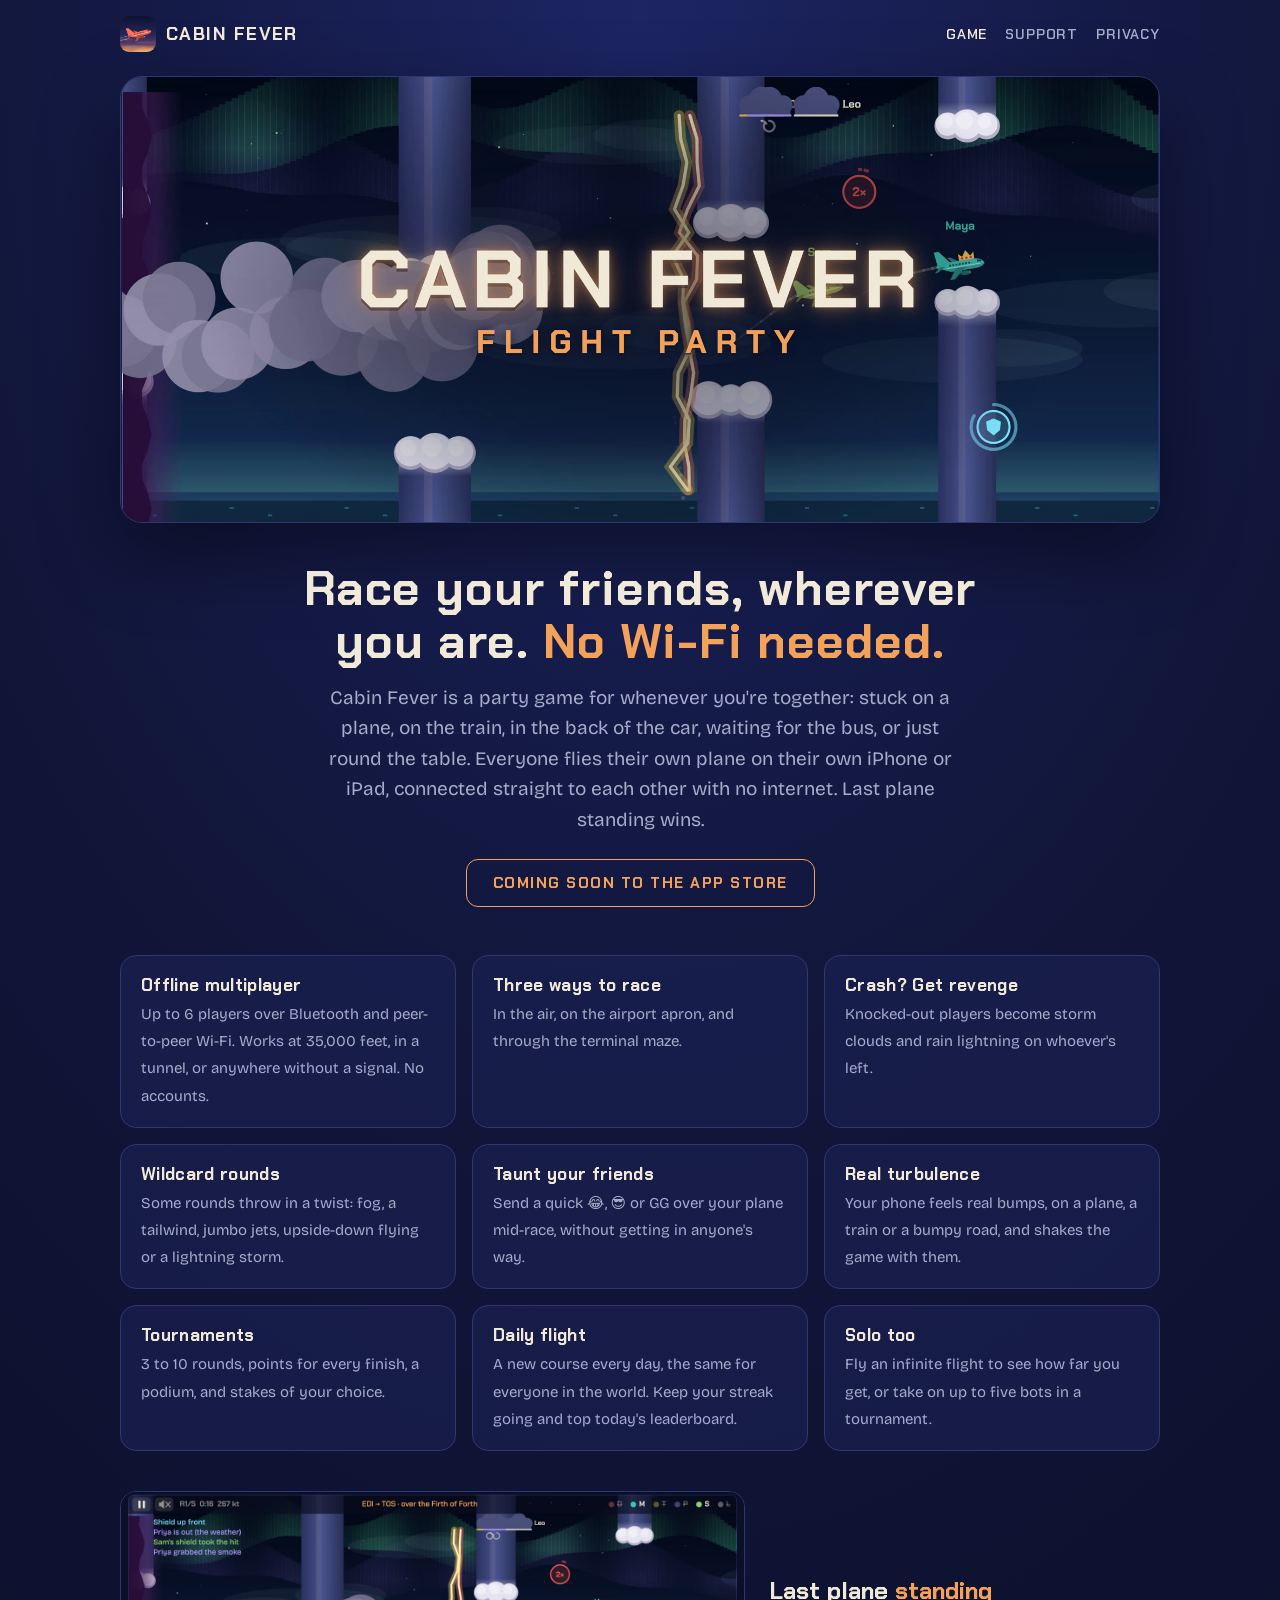
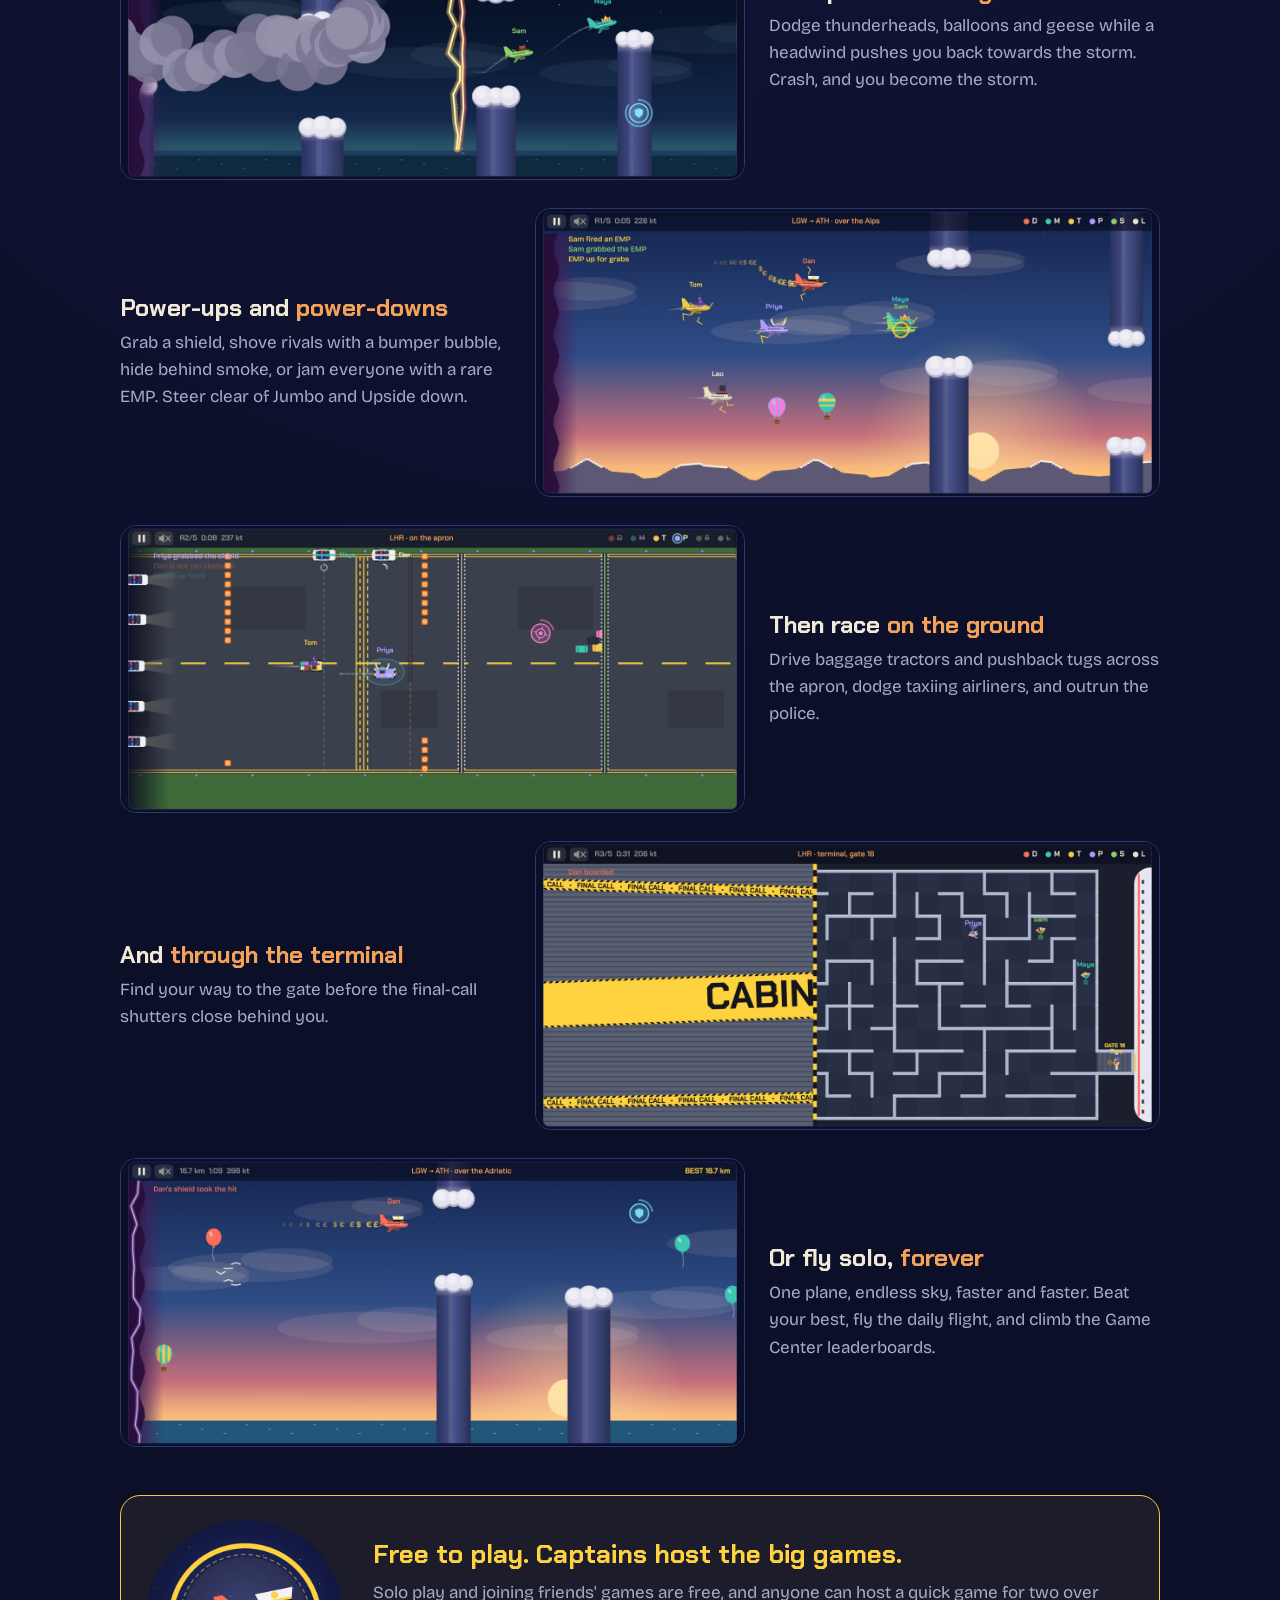
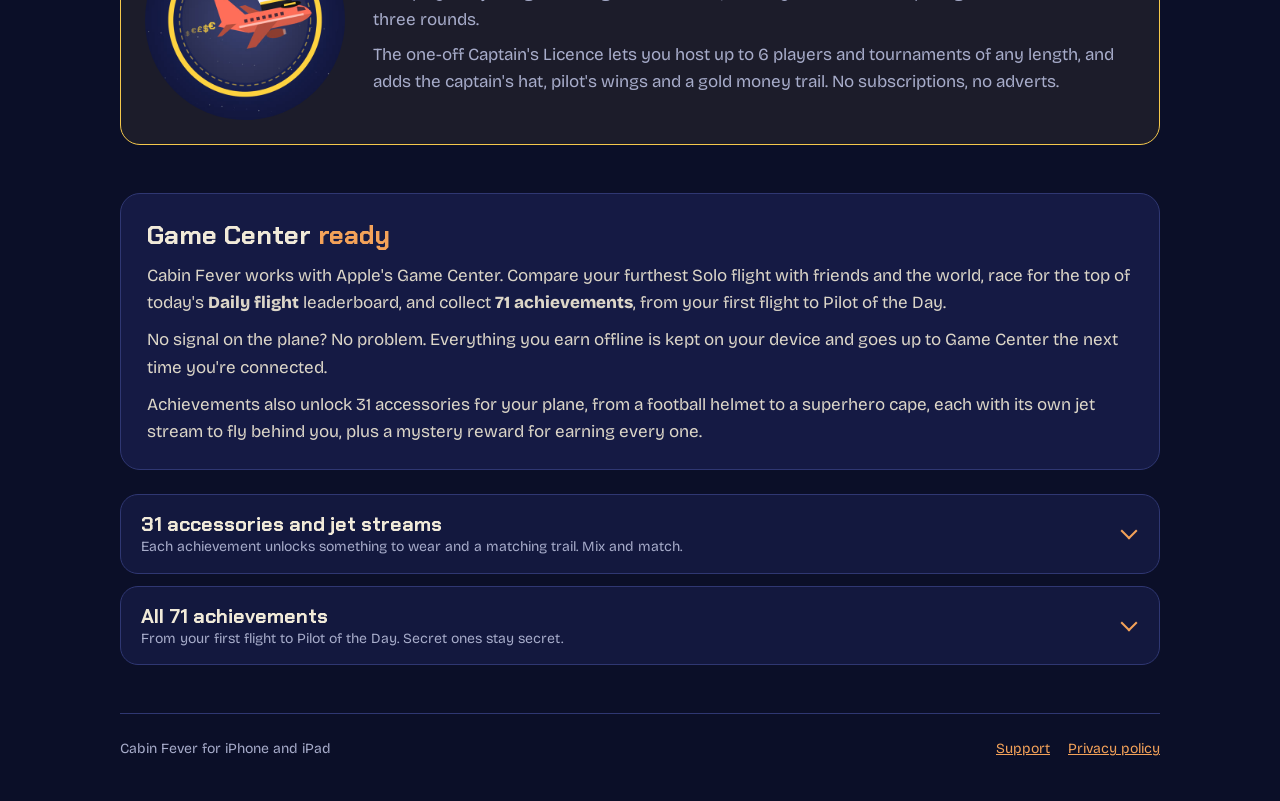
==== commit 376acf5e: "Website: accessories and jet streams list, achievements folded away Both lists sit in open/close sec" ====
--- a/index.html
+++ b/index.html
@@ -68,11 +68,50 @@
     <h2>Game Center <em>ready</em></h2>
     <p>Cabin Fever works with Apple's Game Center. Compare your furthest Solo flight with friends and the world, race for the top of today's <b>Daily flight</b> leaderboard, and collect <b><span data-ach-count>71</span> achievements</b>, from your first flight to Pilot of the Day.</p>
     <p>No signal on the plane? No problem. Everything you earn offline is kept on your device and goes up to Game Center the next time you're connected.</p>
-    <p>Achievements also unlock 31 accessories for your plane, from a football helmet to a superhero cape, plus a mystery reward for earning every one.</p>
+    <p>Achievements also unlock <span data-acc-count>31</span> accessories for your plane, from a football helmet to a superhero cape, each with its own jet stream to fly behind you, plus a mystery reward for earning every one.</p>
   </section>
 
-  <section class="achievements" id="achievements">
-    <h2>All <span data-ach-count>71</span> achievements</h2>
+  <details class="fold achievements" id="accessories">
+    <summary><span><b><span data-acc-count>31</span> accessories and jet streams</b><small>Each achievement unlocks something to wear and a matching trail. Mix and match.</small></span></summary>
+    <ul>
+      <!-- accessories:start -->
+      <li><img src="img/acc/cap.png" width="48" height="48" loading="lazy" alt=""><img src="img/stream/cap.png" width="48" height="48" loading="lazy" alt=""><div><b>Baseball cap <i>+ Baseballs</i></b><span>Earn First Flight</span></div></li>
+      <li><img src="img/acc/pilot.png" width="48" height="48" loading="lazy" alt=""><img src="img/stream/pilot.png" width="48" height="48" loading="lazy" alt=""><div><b>Pilot's cap <i>+ Little planes</i></b><span>Earn Wheels Up</span></div></li>
+      <li><img src="img/acc/party.png" width="48" height="48" loading="lazy" alt=""><img src="img/stream/party.png" width="48" height="48" loading="lazy" alt=""><div><b>Party hat <i>+ Confetti</i></b><span>Earn Frequent Flyer</span></div></li>
+      <li><img src="img/acc/tophat.png" width="48" height="48" loading="lazy" alt=""><img src="img/stream/tophat.png" width="48" height="48" loading="lazy" alt=""><div><b>Top hat <i>+ Playing cards</i></b><span>Earn Gold Status</span></div></li>
+      <li><img src="img/acc/diamond.png" width="48" height="48" loading="lazy" alt=""><img src="img/stream/diamond.png" width="48" height="48" loading="lazy" alt=""><div><b>Diamond crown <i>+ Diamonds</i></b><span>Earn Platinum Status</span></div></li>
+      <li><img src="img/acc/crown.png" width="48" height="48" loading="lazy" alt=""><img src="img/stream/crown.png" width="48" height="48" loading="lazy" alt=""><div><b>Crown <i>+ Crowns</i></b><span>Earn Champion</span></div></li>
+      <li><img src="img/acc/chef.png" width="48" height="48" loading="lazy" alt=""><img src="img/stream/chef.png" width="48" height="48" loading="lazy" alt=""><div><b>Chef's hat <i>+ Pizzas</i></b><span>Earn Collector</span></div></li>
+      <li><img src="img/acc/wizard.png" width="48" height="48" loading="lazy" alt=""><img src="img/stream/wizard.png" width="48" height="48" loading="lazy" alt=""><div><b>Wizard's hat <i>+ Sparkles</i></b><span>Earn Lights Out</span></div></li>
+      <li><img src="img/acc/viking.png" width="48" height="48" loading="lazy" alt=""><img src="img/stream/viking.png" width="48" height="48" loading="lazy" alt=""><div><b>Viking helmet <i>+ Swords</i></b><span>Earn Pinball</span></div></li>
+      <li><img src="img/acc/halo.png" width="48" height="48" loading="lazy" alt=""><img src="img/stream/halo.png" width="48" height="48" loading="lazy" alt=""><div><b>Halo <i>+ Rainbows</i></b><span>Earn Untouchable</span></div></li>
+      <li><img src="img/acc/raincloud.png" width="48" height="48" loading="lazy" alt=""><img src="img/stream/raincloud.png" width="48" height="48" loading="lazy" alt=""><div><b>Rain cloud <i>+ Lightning</i></b><span>Earn Thunderstruck</span></div></li>
+      <li><img src="img/acc/beanie.png" width="48" height="48" loading="lazy" alt=""><img src="img/stream/beanie.png" width="48" height="48" loading="lazy" alt=""><div><b>Propeller beanie <i>+ Swirls</i></b><span>Earn Topsy-Turvy</span></div></li>
+      <li><img src="img/acc/cowboy.png" width="48" height="48" loading="lazy" alt=""><img src="img/stream/cowboy.png" width="48" height="48" loading="lazy" alt=""><div><b>Cowboy hat <i>+ Cacti</i></b><span>Earn Captain</span></div></li>
+      <li><img src="img/acc/beret.png" width="48" height="48" loading="lazy" alt=""><img src="img/stream/beret.png" width="48" height="48" loading="lazy" alt=""><div><b>Beret <i>+ Baguettes</i></b><span>Earn Grand Tour</span></div></li>
+      <li><img src="img/acc/shades.png" width="48" height="48" loading="lazy" alt=""><img src="img/stream/shades.png" width="48" height="48" loading="lazy" alt=""><div><b>Sunglasses <i>+ Cool faces</i></b><span>Earn Sudden Death</span></div></li>
+      <li><img src="img/acc/captainhat.png" width="48" height="48" loading="lazy" alt=""><img src="img/stream/captainhat.png" width="48" height="48" loading="lazy" alt=""><div><b>Captain's hat <i>+ Money trail</i></b><span>Captain's Licence</span></div></li>
+      <li><img src="img/acc/wings.png" width="48" height="48" loading="lazy" alt=""><div><b>Pilot's wings</b><span>Captain's Licence</span></div></li>
+      <li><img src="img/acc/legs.png" width="48" height="48" loading="lazy" alt=""><img src="img/stream/legs.png" width="48" height="48" loading="lazy" alt=""><div><b>Legs and feet <i>+ Footprints</i></b><span>Earn Speed Walker</span></div></li>
+      <li><img src="img/acc/ears.png" width="48" height="48" loading="lazy" alt=""><img src="img/stream/ears.png" width="48" height="48" loading="lazy" alt=""><div><b>Big ears <i>+ Bunnies</i></b><span>Earn Last Call</span></div></li>
+      <li><img src="img/acc/cape.png" width="48" height="48" loading="lazy" alt=""><img src="img/stream/cape.png" width="48" height="48" loading="lazy" alt=""><div><b>Superhero cape <i>+ Kapow</i></b><span>Earn Clean Sweep</span></div></li>
+      <li><img src="img/acc/helmet.png" width="48" height="48" loading="lazy" alt=""><img src="img/stream/helmet.png" width="48" height="48" loading="lazy" alt=""><div><b>Football helmet <i>+ Footballs</i></b><span>Earn Hat-trick</span></div></li>
+      <li><img src="img/acc/afro.png" width="48" height="48" loading="lazy" alt=""><img src="img/stream/afro.png" width="48" height="48" loading="lazy" alt=""><div><b>Afro <i>+ Disco balls</i></b><span>Earn Night Flight</span></div></li>
+      <li><img src="img/acc/cone.png" width="48" height="48" loading="lazy" alt=""><img src="img/stream/cone.png" width="48" height="48" loading="lazy" alt=""><div><b>Traffic cone <i>+ Sirens</i></b><span>Earn Most Wanted</span></div></li>
+      <li><img src="img/acc/pirate.png" width="48" height="48" loading="lazy" alt=""><img src="img/stream/pirate.png" width="48" height="48" loading="lazy" alt=""><div><b>Pirate hat <i>+ Skulls</i></b><span>Earn Revenge</span></div></li>
+      <li><img src="img/acc/headphones.png" width="48" height="48" loading="lazy" alt=""><img src="img/stream/headphones.png" width="48" height="48" loading="lazy" alt=""><div><b>Headphones <i>+ Music notes</i></b><span>Earn Loyal Passenger</span></div></li>
+      <li><img src="img/acc/mohawk.png" width="48" height="48" loading="lazy" alt=""><img src="img/stream/mohawk.png" width="48" height="48" loading="lazy" alt=""><div><b>Mohawk <i>+ Guitars</i></b><span>Earn Bolt from the Blue</span></div></li>
+      <li><img src="img/acc/tracks.png" width="48" height="48" loading="lazy" alt=""><img src="img/stream/tracks.png" width="48" height="48" loading="lazy" alt=""><div><b>Tank tracks <i>+ Tyres</i></b><span>Earn Ground Crew</span></div></li>
+      <li><img src="img/acc/moustache.png" width="48" height="48" loading="lazy" alt=""><img src="img/stream/moustache.png" width="48" height="48" loading="lazy" alt=""><div><b>Moustache <i>+ Coffee</i></b><span>Earn Red-Eye</span></div></li>
+      <li><img src="img/acc/bowtie.png" width="48" height="48" loading="lazy" alt=""><img src="img/stream/bowtie.png" width="48" height="48" loading="lazy" alt=""><div><b>Bow tie <i>+ Cocktails</i></b><span>Earn Airline</span></div></li>
+      <li><img src="img/acc/rocket.png" width="48" height="48" loading="lazy" alt=""><img src="img/stream/rocket.png" width="48" height="48" loading="lazy" alt=""><div><b>Rocket booster <i>+ Flames</i></b><span>Earn Jet Stream</span></div></li>
+      <li><img src="img/acc/concorde.png" width="48" height="48" loading="lazy" alt=""><img src="img/stream/concorde.png" width="48" height="48" loading="lazy" alt=""><div><b>Mystery item <i>+ Mystery jet stream</i></b><span>Earn every achievement</span></div></li>
+      <!-- accessories:end -->
+    </ul>
+  </details>
+
+  <details class="fold achievements" id="achievements">
+    <summary><span><b>All <span data-ach-count>71</span> achievements</b><small>From your first flight to Pilot of the Day. Secret ones stay secret.</small></span></summary>
     <ul>
       <!-- achievements:start -->
       <li><img src="img/ach/first_flight.png" width="64" height="64" loading="lazy" alt=""><div><b>First Flight</b><span>Finish a tournament round</span></div></li>
@@ -148,7 +187,7 @@
       <li><img src="img/ach/wild_card.png" width="64" height="64" loading="lazy" alt=""><div><b>Wild Card</b><span>Win a wildcard round</span></div></li>
       <!-- achievements:end -->
     </ul>
-  </section>
+  </details>
 
   <footer>
     <span>Cabin Fever for iPhone and iPad</span>
--- a/style.css
+++ b/style.css
@@ -72,14 +72,40 @@
 .gc h2 em { font-style: normal; color: var(--dusk); }
 .gc p { margin: 0 0 10px; color: #dcd6c8; }
 .gc p:last-child { margin-bottom: 0; }
-.achievements h2 { font: 700 24px var(--display); margin: 36px 0 16px; }
-.achievements ul { list-style: none; margin: 0; padding: 0; display: grid; grid-template-columns: repeat(3, 1fr); gap: 10px 18px; }
-.achievements li { display: flex; align-items: center; gap: 12px; padding: 8px 10px; border-radius: 12px; background: rgba(26,32,80,.45); }
-.achievements img { width: 52px; height: 52px; border-radius: 50%; flex: none; }
-.achievements li b { display: block; font: 700 14px/1.25 var(--display); }
-.achievements li span { display: block; color: var(--muted); font-size: 13px; line-height: 1.35; }
-@media (max-width: 900px) { .achievements ul { grid-template-columns: repeat(2, 1fr); } }
-@media (max-width: 560px) { .achievements ul { grid-template-columns: 1fr; } }
+/* open/close sections: compact until someone wants the full list */
+.fold { margin: 14px 0 0; border: 1px solid var(--line); border-radius: 18px; background: rgba(26,32,80,.55); }
+.fold + .fold { margin-top: 12px; }
+.fold summary { list-style: none; cursor: pointer; display: flex; align-items: center; gap: 14px; padding: 16px 20px; border-radius: 18px; }
+.fold summary::-webkit-details-marker { display: none; }
+.fold summary:hover { background: rgba(47,55,114,.35); }
+.fold summary:focus-visible { outline: 2px solid var(--dusk); outline-offset: 2px; }
+.fold summary > span { flex: 1; }
+.fold summary b { display: block; font: 700 20px/1.3 var(--display); }
+.fold summary small { display: block; color: var(--muted); font-size: 14px; line-height: 1.4; }
+.fold summary::after { content: ""; flex: none; width: 10px; height: 10px; margin-right: 4px; border: solid var(--dusk); border-width: 0 2.5px 2.5px 0; transform: translateY(-3px) rotate(45deg); transition: transform .2s; }
+.fold[open] summary::after { transform: translateY(3px) rotate(-135deg); }
+.fold > ul { padding: 4px 14px 16px !important; }
+#accessories li img + img { margin-left: -10px; }
+.achievements li i { font-style: normal; color: var(--dusk); }
+.achievements ul { list-style: none; margin: 0; padding: 0; display: grid; grid-template-columns: repeat(2, 1fr); gap: 8px 14px; }
+.achievements li { list-style: none; display: flex; align-items: center; gap: 10px; padding: 6px 8px; border-radius: 10px; background: rgba(26,32,80,.45); }
+.achievements li::marker { content: none; }
+.achievements img { width: 40px; height: 40px; border-radius: 50%; flex: none; }
+#accessories img { border-radius: 0; width: 44px; height: 44px; }
+.achievements li b { display: block; font: 700 13px/1.25 var(--display); }
+.achievements li span { display: block; color: var(--muted); font-size: 12px; line-height: 1.3; }
+@media (max-width: 560px) {
+  .achievements ul { gap: 6px 8px; }
+  .achievements li { gap: 7px; padding: 5px 6px; }
+  .achievements img { width: 32px; height: 32px; }
+  #accessories ul { grid-template-columns: 1fr; }
+  #accessories img { width: 38px; height: 38px; }
+  #accessories li img + img { margin-left: -8px; }
+  .fold summary { padding: 14px 16px; }
+  .fold summary b { font-size: 17px; }
+  .achievements li b { font-size: 12px; }
+  .achievements li span { font-size: 11px; }
+}
 
 /* text pages */
 .page { width: min(760px, 100%); margin: 0 auto; padding: 24px 20px 40px; }
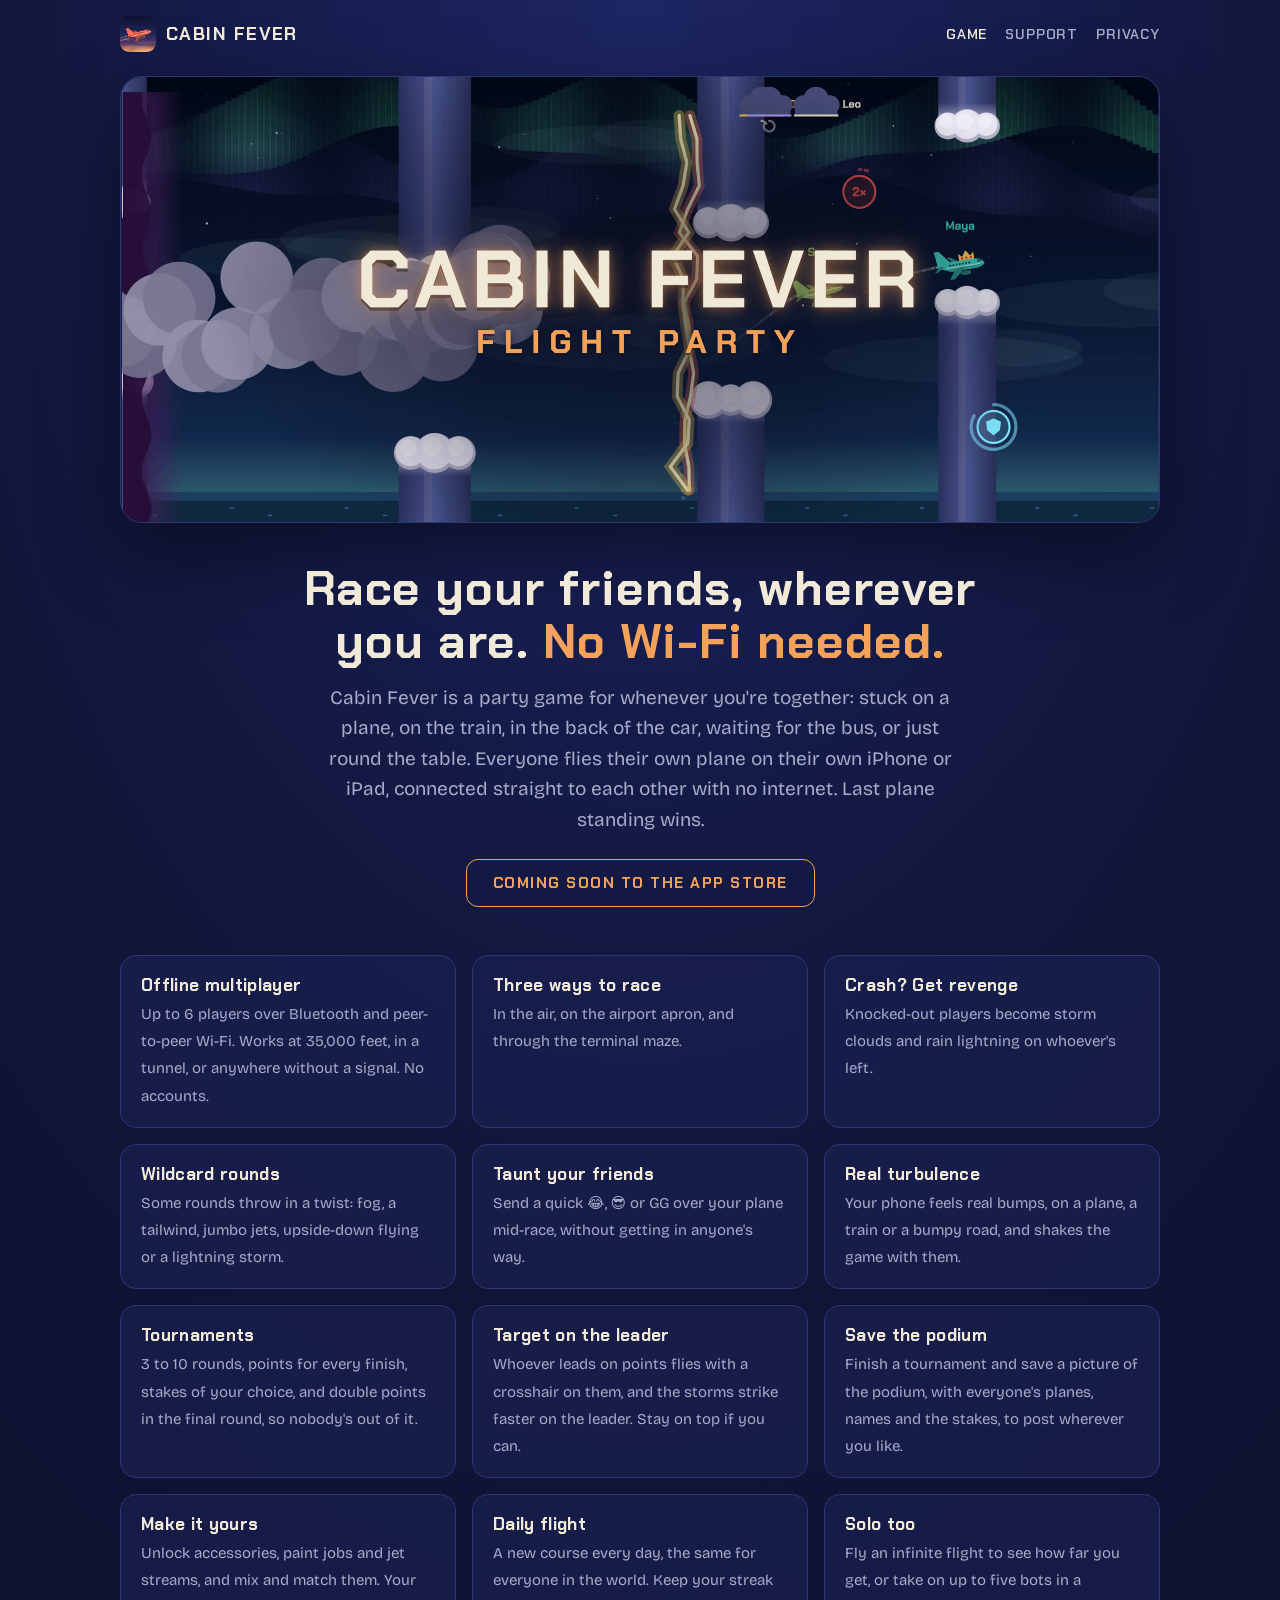
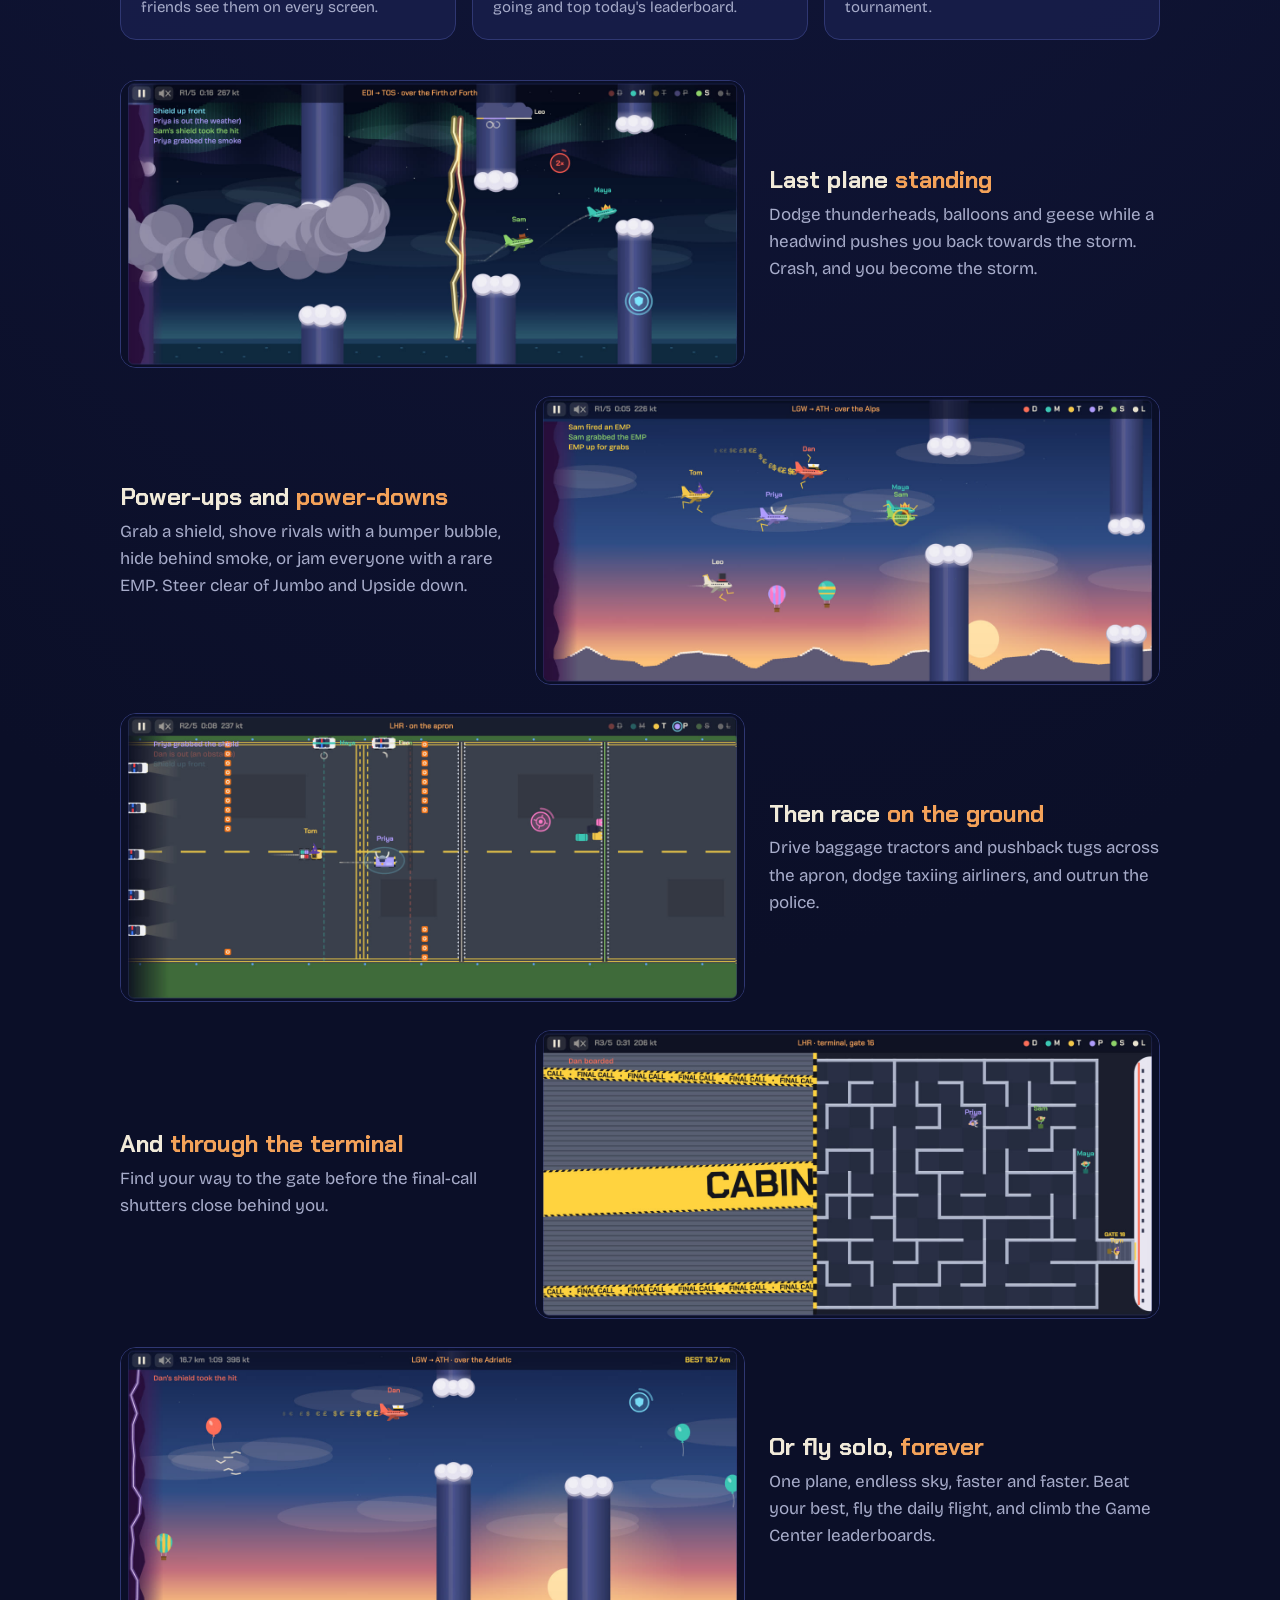
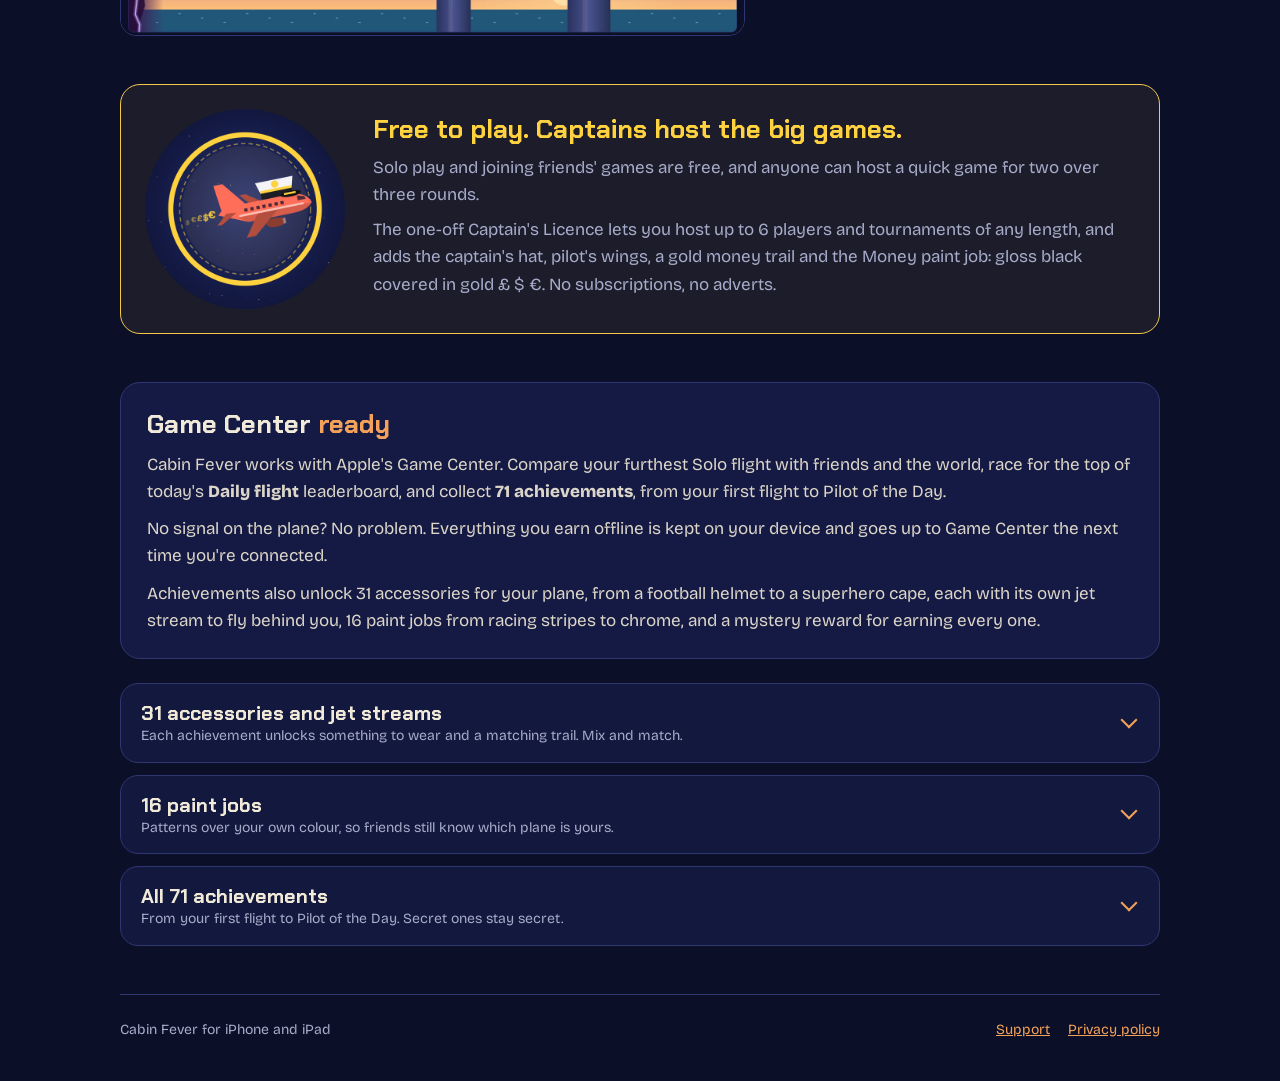
==== commit 56760e8b: "Website: paint jobs list and the new features A third fold with all 16 paint jobs (drawn by the game" ====
--- a/index.html
+++ b/index.html
@@ -37,7 +37,10 @@
     <li><b>Wildcard rounds</b><span>Some rounds throw in a twist: fog, a tailwind, jumbo jets, upside-down flying or a lightning storm.</span></li>
     <li><b>Taunt your friends</b><span>Send a quick 😂, 😎 or GG over your plane mid-race, without getting in anyone's way.</span></li>
     <li><b>Real turbulence</b><span>Your phone feels real bumps, on a plane, a train or a bumpy road, and shakes the game with them.</span></li>
-    <li><b>Tournaments</b><span>3 to 10 rounds, points for every finish, a podium, and stakes of your choice.</span></li>
+    <li><b>Tournaments</b><span>3 to 10 rounds, points for every finish, stakes of your choice, and double points in the final round, so nobody's out of it.</span></li>
+    <li><b>Target on the leader</b><span>Whoever leads on points flies with a crosshair on them, and the storms strike faster on the leader. Stay on top if you can.</span></li>
+    <li><b>Save the podium</b><span>Finish a tournament and save a picture of the podium, with everyone's planes, names and the stakes, to post wherever you like.</span></li>
+    <li><b>Make it yours</b><span>Unlock accessories, paint jobs and jet streams, and mix and match them. Your friends see them on every screen.</span></li>
     <li><b>Daily flight</b><span>A new course every day, the same for everyone in the world. Keep your streak going and top today's leaderboard.</span></li>
     <li><b>Solo too</b><span>Fly an infinite flight to see how far you get, or take on up to five bots in a tournament.</span></li>
   </ul>
@@ -60,7 +63,7 @@
     <div>
       <h2>Free to play. Captains host the big games.</h2>
       <p>Solo play and joining friends' games are free, and anyone can host a quick game for two over three rounds.</p>
-      <p>The one-off Captain's Licence lets you host up to 6 players and tournaments of any length, and adds the captain's hat, pilot's wings and a gold money trail. No subscriptions, no adverts.</p>
+      <p>The one-off Captain's Licence lets you host up to 6 players and tournaments of any length, and adds the captain's hat, pilot's wings, a gold money trail and the Money paint job: gloss black covered in gold £ $ €. No subscriptions, no adverts.</p>
     </div>
   </section>
 
@@ -68,7 +71,7 @@
     <h2>Game Center <em>ready</em></h2>
     <p>Cabin Fever works with Apple's Game Center. Compare your furthest Solo flight with friends and the world, race for the top of today's <b>Daily flight</b> leaderboard, and collect <b><span data-ach-count>71</span> achievements</b>, from your first flight to Pilot of the Day.</p>
     <p>No signal on the plane? No problem. Everything you earn offline is kept on your device and goes up to Game Center the next time you're connected.</p>
-    <p>Achievements also unlock <span data-acc-count>31</span> accessories for your plane, from a football helmet to a superhero cape, each with its own jet stream to fly behind you, plus a mystery reward for earning every one.</p>
+    <p>Achievements also unlock <span data-acc-count>31</span> accessories for your plane, from a football helmet to a superhero cape, each with its own jet stream to fly behind you, <span data-paint-count>16</span> paint jobs from racing stripes to chrome, and a mystery reward for earning every one.</p>
   </section>
 
   <details class="fold achievements" id="accessories">
@@ -107,6 +110,30 @@
       <li><img src="img/acc/rocket.png" width="48" height="48" loading="lazy" alt=""><img src="img/stream/rocket.png" width="48" height="48" loading="lazy" alt=""><div><b>Rocket booster <i>+ Flames</i></b><span>Earn Jet Stream</span></div></li>
       <li><img src="img/acc/concorde.png" width="48" height="48" loading="lazy" alt=""><img src="img/stream/concorde.png" width="48" height="48" loading="lazy" alt=""><div><b>Mystery item <i>+ Mystery jet stream</i></b><span>Earn every achievement</span></div></li>
       <!-- accessories:end -->
+    </ul>
+  </details>
+
+  <details class="fold achievements" id="paints">
+    <summary><span><b><span data-paint-count>16</span> paint jobs</b><small>Patterns over your own colour, so friends still know which plane is yours.</small></span></summary>
+    <ul>
+      <!-- paints:start -->
+      <li><img src="img/paint/stripes.png" width="80" height="40" loading="lazy" alt=""><div><b>Racing stripes</b><span>Earn Into the Blue</span></div></li>
+      <li><img src="img/paint/airline.png" width="80" height="40" loading="lazy" alt=""><div><b>Classic airline</b><span>Earn Boarding Pass</span></div></li>
+      <li><img src="img/paint/dots.png" width="80" height="40" loading="lazy" alt=""><div><b>Polka dots</b><span>Earn Bumper Cars</span></div></li>
+      <li><img src="img/paint/chequers.png" width="80" height="40" loading="lazy" alt=""><div><b>Chequered flag</b><span>Earn Ten K</span></div></li>
+      <li><img src="img/paint/bolts.png" width="80" height="40" loading="lazy" alt=""><div><b>Lightning bolt</b><span>Earn Total Blackout</span></div></li>
+      <li><img src="img/paint/hearts.png" width="80" height="40" loading="lazy" alt=""><div><b>Hearts</b><span>Earn Full Cabin</span></div></li>
+      <li><img src="img/paint/stars.png" width="80" height="40" loading="lazy" alt=""><div><b>Starry night</b><span>Earn Northern Lights</span></div></li>
+      <li><img src="img/paint/waves.png" width="80" height="40" loading="lazy" alt=""><div><b>Waves</b><span>Earn Steady Hands</span></div></li>
+      <li><img src="img/paint/camo.png" width="80" height="40" loading="lazy" alt=""><div><b>Camouflage</b><span>Earn Baggage Handler</span></div></li>
+      <li><img src="img/paint/sunset.png" width="80" height="40" loading="lazy" alt=""><div><b>Sunset fade</b><span>Earn Commuter</span></div></li>
+      <li><img src="img/paint/tiger.png" width="80" height="40" loading="lazy" alt=""><div><b>Tiger stripes</b><span>Earn Comeback Kid</span></div></li>
+      <li><img src="img/paint/leopard.png" width="80" height="40" loading="lazy" alt=""><div><b>Leopard spots</b><span>Earn Wild Card</span></div></li>
+      <li><img src="img/paint/flames.png" width="80" height="40" loading="lazy" alt=""><div><b>Hot rod flames</b><span>Earn Ultra Long Haul</span></div></li>
+      <li><img src="img/paint/rainbow.png" width="80" height="40" loading="lazy" alt=""><div><b>Rainbow</b><span>Earn All-Rounder</span></div></li>
+      <li><img src="img/paint/chrome.png" width="80" height="40" loading="lazy" alt=""><div><b>Chrome</b><span>Earn Edge of the Map</span></div></li>
+      <li><img src="img/paint/money.png" width="80" height="40" loading="lazy" alt=""><div><b>Money</b><span>Captain's Licence</span></div></li>
+      <!-- paints:end -->
     </ul>
   </details>
 
--- a/style.css
+++ b/style.css
@@ -92,13 +92,15 @@
 .achievements li::marker { content: none; }
 .achievements img { width: 40px; height: 40px; border-radius: 50%; flex: none; }
 #accessories img { border-radius: 0; width: 44px; height: 44px; }
+#paints img { border-radius: 0; width: 80px; height: 40px; }
 .achievements li b { display: block; font: 700 13px/1.25 var(--display); }
 .achievements li span { display: block; color: var(--muted); font-size: 12px; line-height: 1.3; }
 @media (max-width: 560px) {
   .achievements ul { gap: 6px 8px; }
   .achievements li { gap: 7px; padding: 5px 6px; }
   .achievements img { width: 32px; height: 32px; }
-  #accessories ul { grid-template-columns: 1fr; }
+  #accessories ul, #paints ul { grid-template-columns: 1fr; }
+  #paints img { width: 66px; height: 33px; }
   #accessories img { width: 38px; height: 38px; }
   #accessories li img + img { margin-left: -8px; }
   .fold summary { padding: 14px 16px; }
